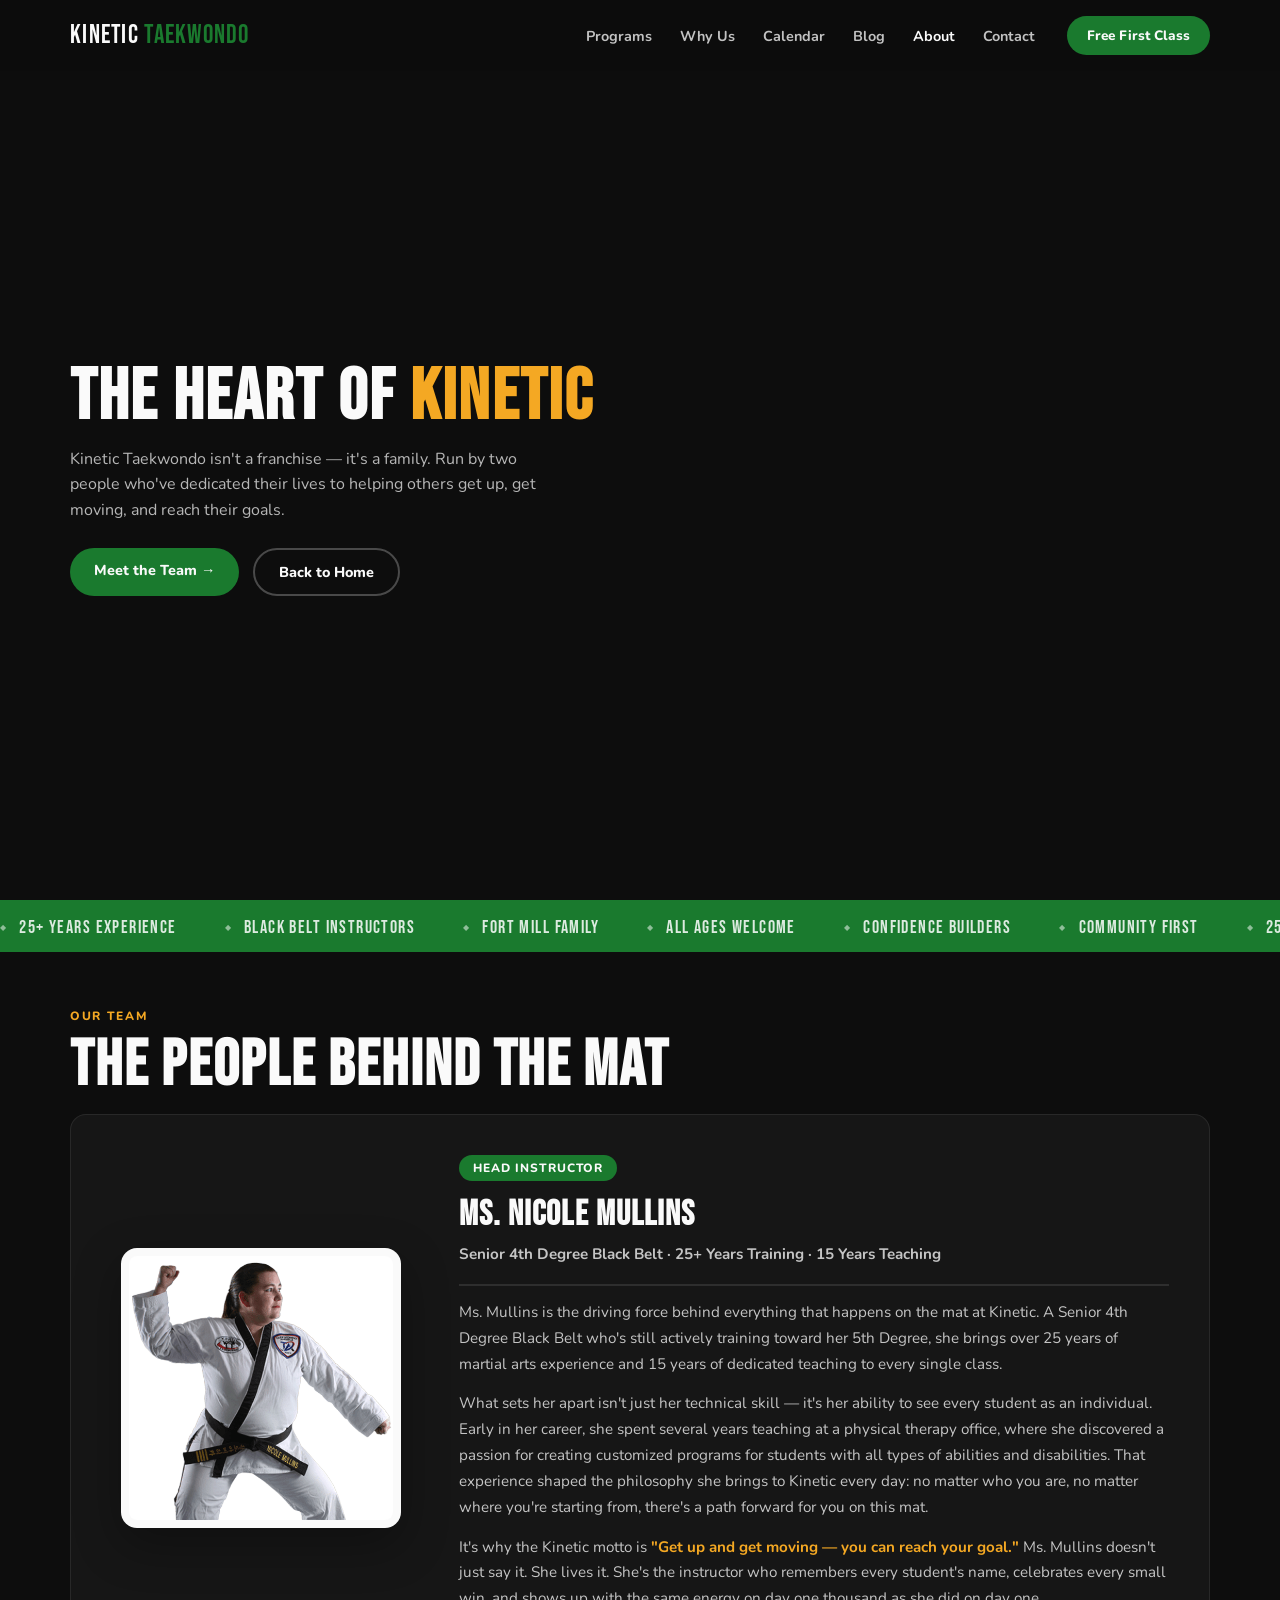
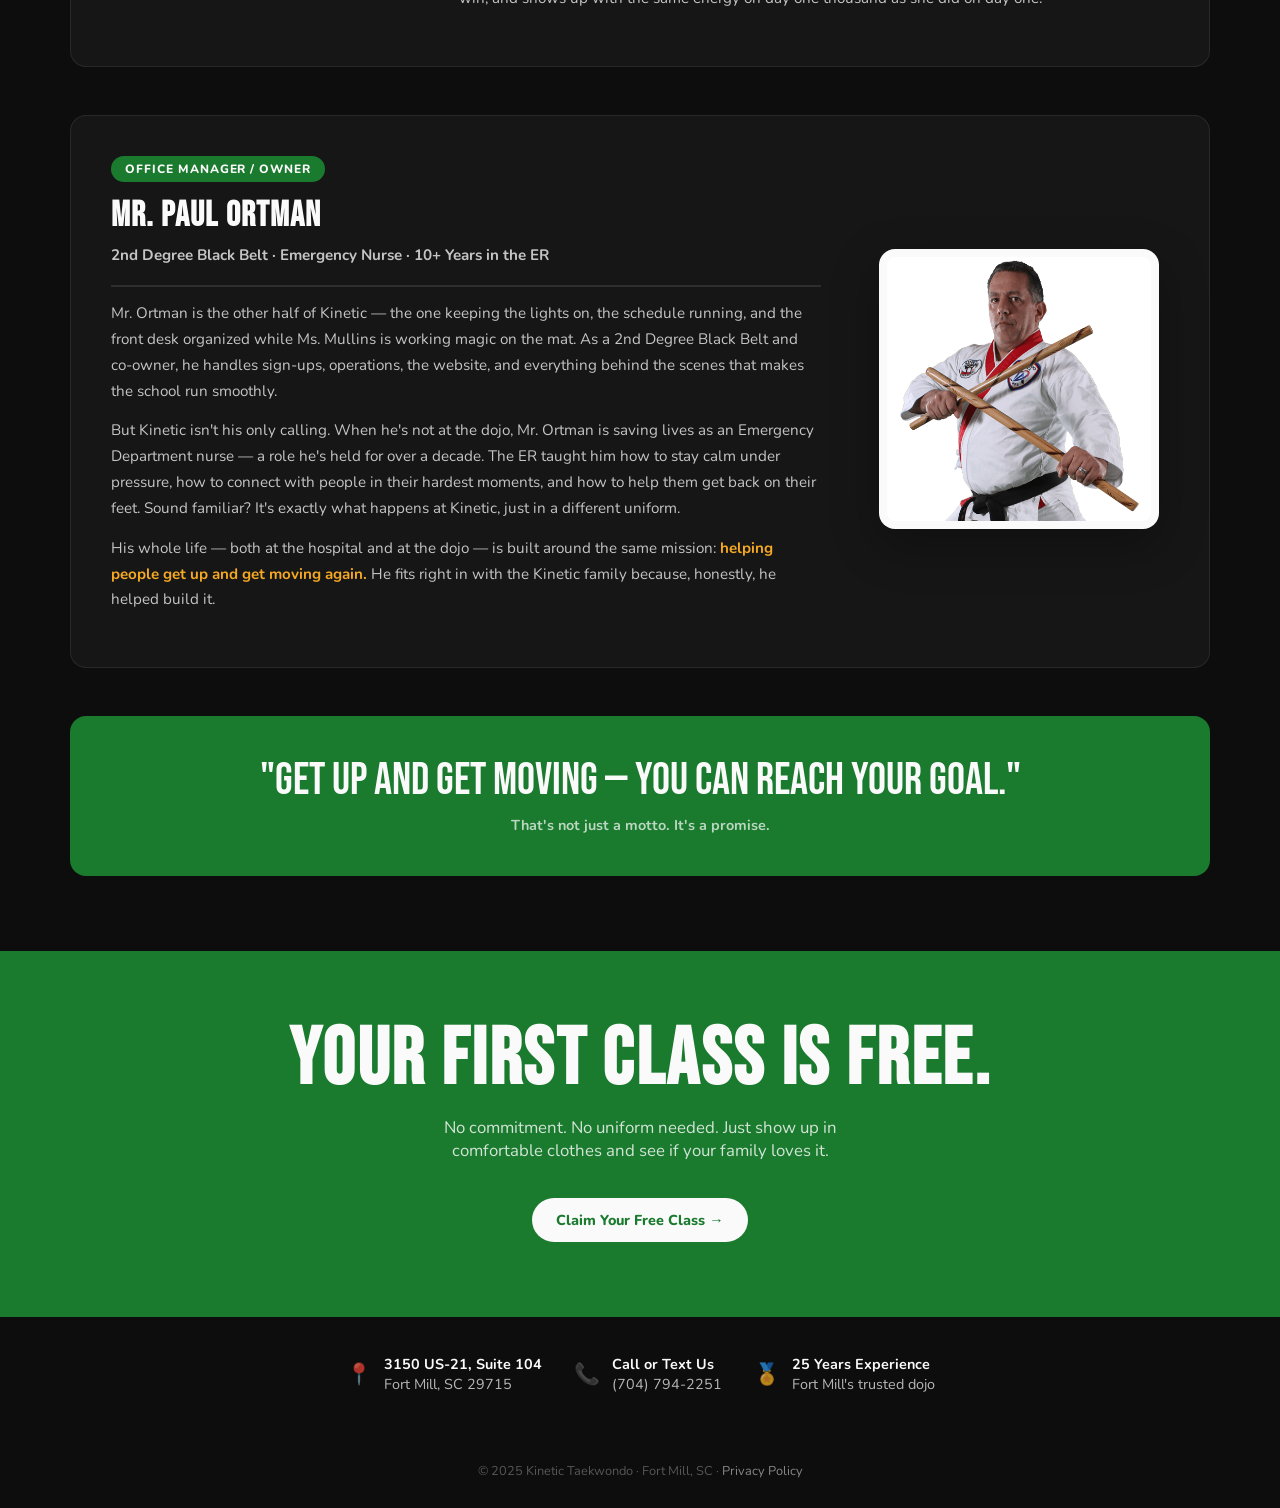
==== about.html @ b3ef70e5 "Tighten typography and opacity micro-inconsistencies - Aligned .why .section-sub opacity from 0.55 t" ====
<!DOCTYPE html>
<html lang="en">
<head>
<meta charset="UTF-8">
<meta name="viewport" content="width=device-width, initial-scale=1.0">
<title>About | Kinetic Taekwondo · Fort Mill, SC</title>
<link href="https://fonts.googleapis.com/css2?family=Bebas+Neue&family=Nunito:wght@400;600;700;800&display=swap" rel="stylesheet">
<link rel="stylesheet" href="css/style.css?v=16">
<style>
section,.ribbon,.info-bar,.cta-band{position:relative}
section::after,.ribbon::after,.info-bar::after,.cta-band::after{content:'';position:absolute;bottom:-3px;left:0;right:0;height:3px;background:inherit;z-index:10;pointer-events:none}
.ribbon{overflow-x:hidden!important;overflow-y:visible!important}
</style>
</head>
<body>

<!-- NAV -->
<nav>
  <a href="index.html" class="nav-logo">KINETIC <span>TAEKWONDO</span></a>
  <ul class="nav-links">
    <li><a href="index.html#programs">Programs</a></li>
    <li><a href="index.html#why">Why Us</a></li>
    <li><a href="calendar.html">Calendar</a></li>
    <li><a href="blog.html">Blog</a></li>
    <li><a href="about.html" style="color:var(--white);">About</a></li>
    <li><a href="index.html#signup">Contact</a></li>
  </ul>
  <a href="index.html#signup" class="nav-cta">Free First Class</a>
  <button class="nav-toggle" aria-label="Menu">☰</button>
</nav>

<!-- HERO -->
<section class="hero hero--compact">
  <div class="hero-eyebrow">Meet Your Instructors</div>
  <h1>The Heart of <span>Kinetic</span></h1>
  <p class="hero-sub">Kinetic Taekwondo isn't a franchise — it's a family. Run by two people who've dedicated their lives to helping others get up, get moving, and reach their goals.</p>
  <div class="hero-actions">
    <a href="#about" class="btn-primary">Meet the Team →</a>
    <a href="index.html" class="btn-ghost">Back to Home</a>
  </div>
</section>

<!-- RIBBON -->
<div class="ribbon">
  <div class="ribbon-inner">
    <span class="ribbon-item">25+ Years Experience</span>
    <span class="ribbon-item">Black Belt Instructors</span>
    <span class="ribbon-item">Fort Mill Family</span>
    <span class="ribbon-item">All Ages Welcome</span>
    <span class="ribbon-item">Confidence Builders</span>
    <span class="ribbon-item">Community First</span>
    <span class="ribbon-item">25+ Years Experience</span>
    <span class="ribbon-item">Black Belt Instructors</span>
    <span class="ribbon-item">Fort Mill Family</span>
    <span class="ribbon-item">All Ages Welcome</span>
    <span class="ribbon-item">Confidence Builders</span>
    <span class="ribbon-item">Community First</span>
  </div>
</div>

<!-- ABOUT US -->
<section class="about" id="about">
  <div class="section-label">Our Team</div>
  <h2 class="section-title">The People Behind the Mat</h2>

  <div class="about-grid">

    <div class="about-card">
      <div class="about-img">
        <img src="img/Nicole-Mullins.webp" alt="Ms. Nicole Mullins — Head Instructor">
      </div>
      <div class="about-info">
        <div class="about-badge">Head Instructor</div>
        <h3>Ms. Nicole Mullins</h3>
        <p class="about-rank">Senior 4th Degree Black Belt · 25+ Years Training · 15 Years Teaching</p>
        <p>Ms. Mullins is the driving force behind everything that happens on the mat at Kinetic. A Senior 4th Degree Black Belt who's still actively training toward her 5th Degree, she brings over 25 years of martial arts experience and 15 years of dedicated teaching to every single class.</p>
        <p>What sets her apart isn't just her technical skill — it's her ability to see every student as an individual. Early in her career, she spent several years teaching at a physical therapy office, where she discovered a passion for creating customized programs for students with all types of abilities and disabilities. That experience shaped the philosophy she brings to Kinetic every day: no matter who you are, no matter where you're starting from, there's a path forward for you on this mat.</p>
        <p>It's why the Kinetic motto is <strong>"Get up and get moving — you can reach your goal."</strong> Ms. Mullins doesn't just say it. She lives it. She's the instructor who remembers every student's name, celebrates every small win, and shows up with the same energy on day one thousand as she did on day one.</p>
      </div>
    </div>

    <div class="about-card about-card--reverse">
      <div class="about-img">
        <img src="img/Paul-Ortman.webp" alt="Mr. Paul Ortman — Office Manager & Owner">
      </div>
      <div class="about-info">
        <div class="about-badge">Office Manager / Owner</div>
        <h3>Mr. Paul Ortman</h3>
        <p class="about-rank">2nd Degree Black Belt · Emergency Nurse · 10+ Years in the ER</p>
        <p>Mr. Ortman is the other half of Kinetic — the one keeping the lights on, the schedule running, and the front desk organized while Ms. Mullins is working magic on the mat. As a 2nd Degree Black Belt and co-owner, he handles sign-ups, operations, the website, and everything behind the scenes that makes the school run smoothly.</p>
        <p>But Kinetic isn't his only calling. When he's not at the dojo, Mr. Ortman is saving lives as an Emergency Department nurse — a role he's held for over a decade. The ER taught him how to stay calm under pressure, how to connect with people in their hardest moments, and how to help them get back on their feet. Sound familiar? It's exactly what happens at Kinetic, just in a different uniform.</p>
        <p>His whole life — both at the hospital and at the dojo — is built around the same mission: <strong>helping people get up and get moving again.</strong> He fits right in with the Kinetic family because, honestly, he helped build it.</p>
      </div>
    </div>

  </div>

  <div class="about-motto">
    <p>"Get up and get moving — you can reach your goal."</p>
    <span>That's not just a motto. It's a promise.</span>
  </div>
</section>

<!-- CTA BAND -->
<section class="cta-band">
  <h2>YOUR FIRST CLASS IS FREE.</h2>
  <p>No commitment. No uniform needed. Just show up in comfortable clothes and see if your family loves it.</p>
  <a href="index.html#signup" class="btn-primary btn-primary--inverted">Claim Your Free Class →</a>
</section>

<!-- INFO BAR -->
<div class="info-bar">
  <div class="info-item">
    <span class="info-icon">📍</span>
    <span><strong>3150 US-21, Suite 104</strong><br>Fort Mill, SC 29715</span>
  </div>
  <div class="info-item">
    <span class="info-icon">📞</span>
    <span><strong>Call or Text Us</strong><br>(704) 794-2251</span>
  </div>
  <div class="info-item">
    <span class="info-icon">🏅</span>
    <span><strong>25 Years Experience</strong><br>Fort Mill's trusted dojo</span>
  </div>
</div>

<!-- FOOTER -->
<footer>
  <p>© 2025 Kinetic Taekwondo · Fort Mill, SC · <a href="#">Privacy Policy</a></p>
</footer>

<script>
document.querySelector('.nav-toggle').addEventListener('click', function() {
  document.querySelector('.nav-links').classList.toggle('open');
});
document.querySelectorAll('.nav-links a').forEach(function(link) {
  link.addEventListener('click', function() {
    document.querySelector('.nav-links').classList.remove('open');
  });
});
</script>
</body>
</html>
---- css/style.css ----
:root {
  --green: #1A7A2E;
  --green-dark: #145F23;
  --red: #C1121F;
  --dark: #0D0D0D;
  --white: #FAFAFA;
  --gold: #F4A823;
  --soft: #F0F5F1;
  --gray: #6B6B6B;
  --border-light: #eee;
  --purple: #6366F1;
  --radius: 16px;
}

* { margin: 0; padding: 0; box-sizing: border-box; }

html { scroll-behavior: smooth; scroll-padding-top: 80px; }

body {
  font-family: 'Nunito', sans-serif;
  background: var(--white);
  color: var(--dark);
  overflow-x: hidden;
  display: flex;
  flex-direction: column;
}

h1, h2, h3, .display {
  font-family: 'Bebas Neue', sans-serif;
  letter-spacing: 0.03em;
}

/* ── NAV ── */
nav {
  position: fixed;
  top: 0; left: 0; right: 0;
  z-index: 100;
  display: flex;
  align-items: center;
  padding: 16px max(24px, calc((100% - 1140px) / 2));
  gap: 32px;
  background: rgba(13,13,13,0.95);
  backdrop-filter: blur(8px);
}

.nav-logo {
  font-family: 'Bebas Neue', sans-serif;
  font-size: 1.6rem;
  color: var(--white);
  letter-spacing: 0.05em;
  white-space: nowrap;
  text-decoration: none;
}

.nav-logo span { color: var(--green); }

.nav-links {
  display: flex;
  align-items: center;
  list-style: none;
  gap: 28px;
  margin-left: auto;
}

.nav-links li { white-space: nowrap; }

.nav-links a {
  color: rgba(255,255,255,0.75);
  text-decoration: none;
  font-weight: 700;
  font-size: 0.9rem;
  transition: color 0.2s;
}

.nav-links a:hover { color: var(--white); }

.nav-links a:hover { color: var(--white); }

.nav-cta {
  background: var(--green);
  color: var(--white);
  border: none;
  padding: 10px 20px;
  border-radius: 50px;
  font-family: 'Nunito', sans-serif;
  font-weight: 800;
  font-size: 0.85rem;
  cursor: pointer;
  text-decoration: none;
  white-space: nowrap;
  transition: background 0.2s, transform 0.1s;
}

.nav-cta:hover { background: var(--green-dark); transform: scale(1.04); }

.nav-toggle {
  display: none;
  background: none;
  border: none;
  color: var(--white);
  font-size: 1.5rem;
  cursor: pointer;
}

/* ── HERO ── */
.hero {
  min-height: 100vh;
  background: var(--dark);
  display: flex;
  flex-direction: column;
  justify-content: center;
  align-items: flex-start;
  padding: 90px max(24px, calc((100% - 1140px) / 2)) 40px;
  position: relative;
  overflow: hidden;
}

.hero::before {
  content: none;
}

.hero-bg-img {
  position: absolute;
  right: max(0px, calc((100% - 1140px) / 2));
  top: 50%;
  transform: translateY(-50%);
  height: 85%;
  width: auto;
  max-width: 560px;
  object-fit: contain;
  pointer-events: none;
  user-select: none;
  opacity: 0.8;
  filter: saturate(0.8);
}

@media (max-width: 1400px) {
  .hero-bg-img {
    display: none;
  }
}

.hero-logo {
  width: 120px;
  height: auto;
  margin-bottom: 16px;
  animation: fadeUp 0.5s ease both;
  filter: drop-shadow(0 8px 24px rgba(0,0,0,0.3));
}

.hero--compact {
  min-height: 100vh;
  padding: 100px max(24px, calc((100% - 1140px) / 2)) 40px;
}

.hero-eyebrow {
  display: none;
  background: var(--green);
  color: var(--white);
  font-weight: 800;
  font-size: 0.75rem;
  letter-spacing: 0.12em;
  text-transform: uppercase;
  padding: 6px 14px;
  border-radius: 50px;
  margin-bottom: 20px;
  animation: fadeUp 0.6s ease both;
}

.hero h1 {
  font-size: clamp(2.8rem, 6vw, 4.5rem);
  color: var(--white);
  line-height: 0.95;
  max-width: 550px;
  animation: fadeUp 0.7s 0.1s ease both;
}

.hero h1 span { color: var(--gold); }

.hero-sub {
  margin-top: 14px;
  font-size: 1rem;
  color: rgba(255,255,255,0.7);
  max-width: 480px;
  line-height: 1.6;
  animation: fadeUp 0.7s 0.2s ease both;
}

.hero-actions {
  margin-top: 24px;
  display: flex;
  gap: 14px;
  flex-wrap: wrap;
  animation: fadeUp 0.7s 0.3s ease both;
}

.btn-primary {
  background: var(--green);
  color: var(--white);
  padding: 12px 24px;
  border-radius: 50px;
  font-weight: 800;
  font-size: 0.9rem;
  text-decoration: none;
  transition: background 0.2s, transform 0.15s;
  display: inline-block;
}

.btn-primary:hover { background: var(--green-dark); transform: scale(1.03); }

.btn-primary--inverted {
  background: var(--white);
  color: var(--green);
}

.btn-primary--inverted:hover { background: #e8e8e8; }

.btn-ghost {
  background: transparent;
  color: var(--white);
  padding: 12px 24px;
  border-radius: 50px;
  font-weight: 800;
  font-size: 0.9rem;
  text-decoration: none;
  border: 2px solid rgba(255,255,255,0.25);
  transition: border-color 0.2s;
  display: inline-block;
}

.btn-ghost:hover { border-color: rgba(255,255,255,0.7); }

.hero-trust {
  margin-top: 28px;
  display: inline-flex;
  align-items: center;
  gap: 6px;
  animation: fadeUp 0.7s 0.4s ease both;
  text-decoration: none;
  background: none;
  padding: 0;
  border-radius: 0;
  border: none;
  transition: opacity 0.2s;
  cursor: pointer;
}

.hero-trust:hover {
  opacity: 0.85;
  background: none;
  border-color: transparent;
}

.stars { color: var(--gold); font-size: 0.85rem; letter-spacing: 1px; }

.trust-rating {
  font-family: 'Nunito', sans-serif;
  font-size: 0.85rem;
  font-weight: 700;
  color: rgba(255,255,255,0.7);
}

.trust-text { color: rgba(255,255,255,0.5); font-size: 0.8rem; }

.trust-arrow {
  color: rgba(255,255,255,0.4);
  font-size: 0.8rem;
  transition: transform 0.2s;
}

.hero-trust:hover .trust-arrow { transform: translateX(4px); }
.hero-trust:hover .trust-text { color: rgba(255,255,255,0.7); }

/* ── RIBBON ── */
.ribbon {
  background: var(--green);
  padding: 14px 0;
  overflow: hidden;
  white-space: nowrap;
}

.ribbon-inner {
  display: inline-flex;
  gap: 48px;
  animation: scroll 18s linear infinite;
}

.ribbon-item {
  font-family: 'Bebas Neue', sans-serif;
  font-size: 1.1rem;
  letter-spacing: 0.08em;
  color: rgba(255,255,255,0.85);
  display: flex;
  align-items: center;
  gap: 12px;
}

.ribbon-item::before { content: '◆'; font-size: 0.5rem; opacity: 0.6; }

@keyframes scroll {
  from { transform: translateX(0); }
  to { transform: translateX(-50%); }
}

/* ── SECTIONS ── */
section {
  padding: 72px 24px;
  padding-left: max(24px, calc((100% - 1140px) / 2));
  padding-right: max(24px, calc((100% - 1140px) / 2));
}

.section-label {
  font-weight: 800;
  font-size: 0.75rem;
  letter-spacing: 0.14em;
  text-transform: uppercase;
  color: var(--green);
  margin-bottom: 10px;
}

.section-title {
  font-size: clamp(2.4rem, 6vw, 4rem);
  line-height: 1;
  margin-bottom: 16px;
}

.section-sub {
  font-size: 1rem;
  color: var(--gray);
  max-width: 520px;
  line-height: 1.65;
  margin-bottom: 40px;
}

/* ── PROGRAMS ── */
.programs { background: var(--soft); }

.programs-grid {
  display: grid;
  grid-template-columns: repeat(4, 1fr);
  gap: 20px;
  width: 100%;
}

.program-card {
  background: var(--white);
  border-radius: var(--radius);
  padding: 32px 28px;
  position: relative;
  overflow: hidden;
  transition: transform 0.2s, box-shadow 0.2s;
  cursor: pointer;
}

.program-card:hover {
  transform: translateY(-4px);
  box-shadow: 0 20px 40px rgba(0,0,0,0.1);
}

.program-card::after {
  content: '';
  position: absolute;
  bottom: 0; left: 0; right: 0;
  height: 4px;
  background: var(--red);
  transform: scaleX(0);
  transition: transform 0.25s;
  transform-origin: left;
}

.program-card:hover::after { transform: scaleX(1); }

.program-age {
  display: inline-block;
  background: var(--soft);
  color: var(--green);
  font-weight: 800;
  font-size: 0.75rem;
  letter-spacing: 0.08em;
  text-transform: uppercase;
  padding: 5px 12px;
  border-radius: 50px;
  margin-bottom: 16px;
}

.program-icon { font-size: 2.4rem; margin-bottom: 12px; display: block; }

.program-card h3 {
  font-size: 1.7rem;
  margin-bottom: 10px;
}

.program-card p {
  font-size: 0.9rem;
  color: var(--gray);
  line-height: 1.6;
  margin-bottom: 20px;
}

.program-link {
  font-weight: 800;
  font-size: 0.85rem;
  color: var(--green);
  text-decoration: none;
  display: flex;
  align-items: center;
  gap: 6px;
}

.program-link::after { content: '→'; transition: transform 0.2s; }
.program-card:hover .program-link::after { transform: translateX(4px); }

/* ── ABOUT US ── */
.about { background: var(--dark); color: var(--white); }

.about .section-label { color: var(--gold); }
.about .section-title { color: var(--white); }
.about .section-sub { color: rgba(255,255,255,0.6); }

.about-grid {
  display: flex;
  flex-direction: column;
  gap: 48px;
  width: 100%;
}

.about-card {
  display: grid;
  grid-template-columns: 300px 1fr;
  gap: 48px;
  align-items: center;
  background: rgba(255,255,255,0.04);
  border: 1px solid rgba(255,255,255,0.08);
  border-radius: var(--radius);
  padding: 40px;
}

.about-card--reverse {
  grid-template-columns: 1fr 300px;
}

.about-card--reverse .about-img { order: 2; }
.about-card--reverse .about-info { order: 1; }

.about-img {
  width: 100%;
  text-align: center;
}

.about-img img {
  width: 100%;
  max-width: 280px;
  border-radius: var(--radius);
  background: var(--white);
  padding: 8px;
  box-shadow: 0 16px 48px rgba(0,0,0,0.3);
}

.about-badge {
  display: inline-block;
  background: var(--green);
  color: var(--white);
  font-weight: 800;
  font-size: 0.75rem;
  letter-spacing: 0.08em;
  text-transform: uppercase;
  padding: 5px 14px;
  border-radius: 50px;
  margin-bottom: 12px;
}

.about-info h3 {
  font-size: 2.2rem;
  margin-bottom: 6px;
  color: var(--white);
}

.about-rank {
  font-size: 0.85rem;
  color: var(--gold);
  font-weight: 700;
  margin-bottom: 16px;
  padding-bottom: 16px;
  border-bottom: 2px solid rgba(255,255,255,0.1);
}

.about-info p {
  font-size: 0.95rem;
  color: rgba(255,255,255,0.75);
  line-height: 1.7;
  margin-bottom: 14px;
}

.about-info strong { color: var(--gold); }

.about-motto {
  text-align: center;
  margin-top: 48px;
  padding: 40px 24px;
  background: var(--green);
  border-radius: var(--radius);
}

.about-motto p {
  font-family: 'Bebas Neue', sans-serif;
  font-size: clamp(1.8rem, 4vw, 2.8rem);
  color: var(--white);
  line-height: 1.1;
  margin-bottom: 8px;
}

.about-motto span {
  font-size: 0.9rem;
  color: rgba(255,255,255,0.7);
  font-weight: 700;
}

@media (max-width: 800px) {
  .about-card,
  .about-card--reverse {
    grid-template-columns: 1fr;
    padding: 28px 20px;
    text-align: center;
  }
  .about-card--reverse .about-img { order: 0; }
  .about-card--reverse .about-info { order: 0; }
  .about-img img { max-width: 220px; }
}

/* ── WHY US ── */
.why { background: var(--dark); color: var(--white); }

.why .section-sub { color: rgba(255,255,255,0.6); }

.benefits-grid {
  display: grid;
  grid-template-columns: repeat(4, 1fr);
  gap: 24px;
  width: 100%;
}

.benefit {
  padding: 28px 24px;
  border: 1px solid rgba(255,255,255,0.08);
  border-radius: var(--radius);
  transition: border-color 0.2s, background 0.2s;
}

.benefit:hover {
  border-color: var(--green);
  background: rgba(26,122,46,0.05);
}

.benefit-icon { font-size: 2rem; margin-bottom: 12px; }

.benefit h4 {
  font-family: 'Bebas Neue', sans-serif;
  font-size: 1.4rem;
  letter-spacing: 0.03em;
  margin-bottom: 8px;
  color: var(--white);
}

.benefit p { font-size: 0.875rem; color: rgba(255,255,255,0.5); line-height: 1.6; }

/* ── TESTIMONIALS ── */
.testimonials { background: var(--white); }

.reviews-grid {
  display: grid;
  grid-template-columns: repeat(auto-fit, minmax(300px, 1fr));
  gap: 20px;
  width: 100%;
}

.review-card {
  background: var(--soft);
  border-radius: var(--radius);
  padding: 28px;
}

.review-stars { color: var(--gold); font-size: 0.9rem; margin-bottom: 14px; letter-spacing: 2px; }

.review-text {
  font-size: 0.95rem;
  line-height: 1.7;
  color: var(--dark);
  margin-bottom: 16px;
  font-style: italic;
}

.reviewer {
  font-weight: 800;
  font-size: 0.85rem;
  color: var(--gray);
}

/* ── CTA BAND ── */
.cta-band {
  background: var(--green);
  padding: 72px 24px;
  text-align: center;
}

.cta-band h2 {
  font-size: clamp(2.5rem, 7vw, 5rem);
  color: var(--white);
  line-height: 1;
  margin-bottom: 16px;
}

.cta-band p {
  color: rgba(255,255,255,0.8);
  font-size: 1.05rem;
  margin-bottom: 36px;
  max-width: 480px;
  margin-left: auto;
  margin-right: auto;
}

/* ── FORM ── */
.signup-form {
  background: var(--soft);
  border-radius: var(--radius);
  padding: 40px 28px;
  max-width: 480px;
  margin: 0 auto;
  box-shadow: 0 8px 40px rgba(0,0,0,0.08);
}

.signup-form h3 {
  font-size: 2rem;
  margin-bottom: 6px;
}

.signup-form p {
  color: var(--gray);
  font-size: 0.9rem;
  margin-bottom: 24px;
}

.form-group { margin-bottom: 14px; }

.form-group input,
.form-group select {
  width: 100%;
  padding: 14px 16px;
  border: 2px solid #E0DDD8;
  border-radius: 10px;
  font-family: 'Nunito', sans-serif;
  font-size: 0.95rem;
  background: var(--white);
  color: var(--dark);
  transition: border-color 0.2s;
  outline: none;
}

.form-group input:focus,
.form-group select:focus { border-color: var(--green); }

.form-submit {
  width: 100%;
  padding: 16px;
  background: var(--green);
  color: var(--white);
  border: none;
  border-radius: 10px;
  font-family: 'Nunito', sans-serif;
  font-weight: 800;
  font-size: 1rem;
  cursor: pointer;
  transition: background 0.2s, transform 0.1s;
  margin-top: 8px;
}

.form-submit:hover { background: var(--green-dark); transform: scale(1.02); }

.form-fine {
  font-size: 0.75rem;
  color: var(--gray);
  text-align: center;
  margin-top: 12px;
  line-height: 1.5;
}

/* ── INFO BAR ── */
.info-bar {
  background: var(--dark);
  padding: 40px max(24px, calc((100% - 1140px) / 2));
  display: flex;
  flex-wrap: wrap;
  justify-content: center;
  gap: 32px;
}

.info-item {
  display: flex;
  align-items: center;
  gap: 12px;
  color: rgba(255,255,255,0.7);
  font-size: 0.9rem;
}

.info-item strong { color: var(--white); font-weight: 700; }
.info-icon { font-size: 1.3rem; }

/* ── FOOTER ── */
footer {
  background: var(--dark);
  padding: 28px max(24px, calc((100% - 1140px) / 2));
  text-align: center;
  color: rgba(255,255,255,0.3);
  font-size: 0.8rem;
}

footer a { color: rgba(255,255,255,0.5); text-decoration: none; }
footer a:hover { color: var(--white); }

/* ── BLOG ── */
.blog-header {
  background: var(--dark);
  padding: 140px 24px 60px;
}

.blog-header .section-title { color: var(--white); }

.blog-posts { background: var(--soft); }

.blog-grid {
  display: grid;
  grid-template-columns: repeat(3, 1fr);
  gap: 24px;
  width: 100%;
}

.blog-card {
  background: var(--white);
  border-radius: var(--radius);
  padding: 32px 28px;
  transition: transform 0.2s, box-shadow 0.2s;
  cursor: pointer;
}

.blog-card:hover {
  transform: translateY(-4px);
  box-shadow: 0 16px 40px rgba(0,0,0,0.1);
}

.blog-tag {
  display: inline-block;
  background: rgba(26,122,46,0.1);
  color: var(--green);
  font-weight: 800;
  font-size: 0.75rem;
  letter-spacing: 0.08em;
  text-transform: uppercase;
  padding: 4px 12px;
  border-radius: 50px;
  margin-bottom: 14px;
}

.blog-card h2 {
  font-size: 1.5rem;
  line-height: 1.1;
  margin-bottom: 12px;
}

.blog-card p {
  font-size: 0.9rem;
  color: var(--gray);
  line-height: 1.65;
  margin-bottom: 16px;
}

.blog-meta {
  display: flex;
  gap: 6px;
  font-size: 0.8rem;
  color: var(--gray);
  font-weight: 600;
}

/* ── BLOG MODAL ── */
.blog-emoji {
  font-size: 1.2rem;
  margin-right: 4px;
}

.blog-modal-overlay {
  display: none;
  position: fixed;
  top: 0; left: 0; right: 0; bottom: 0;
  background: rgba(0,0,0,0.6);
  z-index: 200;
  align-items: center;
  justify-content: center;
  padding: 24px;
  backdrop-filter: blur(4px);
}

.blog-modal-overlay.open {
  display: flex;
}

.blog-modal {
  background: var(--white);
  border-radius: var(--radius);
  padding: 48px 40px;
  max-width: 720px;
  width: 100%;
  max-height: 85vh;
  overflow-y: auto;
  position: relative;
  box-shadow: 0 24px 80px rgba(0,0,0,0.25);
  animation: modalIn 0.25s ease;
}

@keyframes modalIn {
  from { opacity: 0; transform: translateY(20px) scale(0.97); }
  to { opacity: 1; transform: translateY(0) scale(1); }
}

.blog-modal-close {
  position: absolute;
  top: 16px; right: 20px;
  background: none;
  border: none;
  font-size: 2rem;
  color: var(--gray);
  cursor: pointer;
  line-height: 1;
  transition: color 0.15s;
}

.blog-modal-close:hover { color: var(--dark); }

.blog-modal-tag {
  display: inline-block;
  background: rgba(26,122,46,0.1);
  color: var(--green);
  font-weight: 800;
  font-size: 0.75rem;
  letter-spacing: 0.08em;
  text-transform: uppercase;
  padding: 6px 14px;
  border-radius: 50px;
  margin-bottom: 16px;
}

.blog-modal-title {
  font-size: clamp(1.8rem, 4vw, 2.6rem);
  line-height: 1.05;
  margin-bottom: 12px;
}

.blog-modal-meta {
  font-size: 0.85rem;
  color: var(--gray);
  font-weight: 600;
  margin-bottom: 28px;
  padding-bottom: 20px;
  border-bottom: 1px solid var(--border-light);
}

.blog-modal-body h3 {
  font-family: 'Nunito', sans-serif;
  font-size: 1.15rem;
  font-weight: 800;
  color: var(--green);
  margin: 32px 0 12px;
  padding-bottom: 8px;
  border-bottom: 2px solid var(--soft);
}

.blog-modal-body p {
  font-size: 1rem;
  color: var(--dark);
  line-height: 1.7;
  margin-bottom: 20px;
}

.blog-modal-body strong { color: var(--green); }

.blog-modal-body blockquote {
  border-left: 4px solid var(--green);
  padding: 16px 20px;
  margin: 24px 0;
  background: var(--soft);
  border-radius: 0 12px 12px 0;
  font-style: italic;
  color: var(--gray);
  line-height: 1.7;
}

.blog-modal-body .takeaway {
  background: var(--soft);
  border-radius: var(--radius);
  padding: 20px 24px;
  margin: 28px 0;
  border-left: 4px solid var(--green);
}

.blog-modal-body .takeaway strong {
  display: block;
  margin-bottom: 6px;
  font-size: 0.9rem;
  text-transform: uppercase;
  letter-spacing: 0.06em;
}

@media (max-width: 600px) {
  .blog-modal { padding: 32px 20px; }
  .blog-modal-title { font-size: 1.6rem; }
}

/* ── WEEKLY SCHEDULE ── */
.weekly-grid {
  display: grid;
  grid-template-columns: repeat(7, 1fr);
  gap: 16px;
  width: 100%;
}

.wk-header {
  background: none;
  color: var(--green);
  font-family: 'Bebas Neue', sans-serif;
  font-size: 1.1rem;
  letter-spacing: 0.06em;
  text-align: center;
  text-transform: uppercase;
  padding: 8px 4px;
  border-bottom: 3px solid var(--green);
  margin-bottom: 4px;
}

.wk-col {
  display: flex;
  flex-direction: column;
  gap: 0;
  background: var(--white);
  border-radius: var(--radius);
  padding: 10px;
  align-self: start;
  box-shadow: 0 2px 12px rgba(0,0,0,0.04);
}

.wk-card {
  border-bottom: 1px solid var(--border-light);
  padding: 10px 8px;
  text-align: center;
  display: flex;
  flex-direction: column;
  gap: 2px;
}

.wk-card:last-child { border-bottom: none; }

.wk-card strong {
  font-size: 0.85rem;
  color: var(--dark);
}

.wk-card span {
  font-size: 0.75rem;
  color: var(--gray);
}

.wk-card.wk-empty {
  color: var(--gray);
  font-size: 0.8rem;
  font-style: italic;
  border-style: dashed;
  justify-content: center;
  min-height: 60px;
}

@media (max-width: 800px) {
  .weekly-grid {
    grid-template-columns: 1fr;
    gap: 16px;
  }
  .wk-col { gap: 0; }
}

/* ── CALENDAR ── */
.cal-legend {
  display: flex;
  flex-wrap: wrap;
  gap: 16px;
  margin: 0;
  padding: 10px 0;
  border-top: 1px solid var(--border-light);
  border-bottom: 1px solid var(--border-light);
  margin-bottom: 12px;
}

.cal-legend-item {
  display: flex;
  align-items: center;
  gap: 8px;
  font-size: 0.85rem;
  font-weight: 700;
  color: var(--dark);
}

.cal-dot {
  width: 10px;
  height: 10px;
  border-radius: 50%;
  display: inline-block;
  flex-shrink: 0;
}

.cal-section { padding-top: 48px; }

.cal-layout {
  display: grid;
  grid-template-columns: 3fr 2fr;
  gap: 24px;
  max-width: 1400px;
  width: 100%;
}

.cal-main {
  background: var(--white);
  border-radius: var(--radius);
  padding: 28px;
  box-shadow: 0 4px 24px rgba(0,0,0,0.06);
}

.cal-header {
  display: flex;
  align-items: center;
  justify-content: space-between;
  margin-bottom: 20px;
}

.cal-month {
  font-size: 2rem;
  letter-spacing: 0.04em;
}

.cal-nav-btn {
  background: var(--soft);
  border: none;
  width: 40px;
  height: 40px;
  border-radius: 10px;
  font-size: 1.4rem;
  cursor: pointer;
  color: var(--dark);
  font-weight: 700;
  transition: background 0.2s;
}

.cal-nav-btn:hover { background: var(--green); color: var(--white); }

.cal-weekdays {
  display: grid;
  grid-template-columns: repeat(7, 1fr);
  text-align: center;
  font-weight: 800;
  font-size: 0.75rem;
  text-transform: uppercase;
  letter-spacing: 0.08em;
  color: var(--gray);
  margin-bottom: 8px;
}

.cal-grid {
  display: grid;
  grid-template-columns: repeat(7, 1fr);
  gap: 4px;
}

.cal-day {
  aspect-ratio: auto;
  padding: 8px 4px;
  min-height: 56px;
  display: flex;
  flex-direction: column;
  align-items: center;
  justify-content: center;
  border-radius: 12px;
  cursor: pointer;
  transition: background 0.15s, transform 0.1s;
  position: relative;
  gap: 4px;
}

.cal-day:hover:not(.cal-day-empty) { background: var(--soft); transform: scale(1.05); }

.cal-day-empty { cursor: default; }

.cal-day-num {
  font-weight: 700;
  font-size: 0.95rem;
  color: var(--dark);
}

.cal-day-empty .cal-day-num { color: transparent; }

.cal-day-has-event { background: rgba(26,122,46,0.05); }
.cal-day-has-event .cal-day-num { font-weight: 800; }

.cal-day-selected {
  background: var(--green) !important;
  transform: scale(1.05);
}

.cal-day-selected .cal-day-num { color: var(--white) !important; }
.cal-day-selected .cal-dot { border: 2px solid var(--white); }

.cal-dots {
  display: flex;
  gap: 3px;
}

/* ── CALENDAR SIDEBAR ── */
.cal-sidebar {
  background: var(--white);
  border-radius: var(--radius);
  padding: 28px;
  box-shadow: 0 4px 24px rgba(0,0,0,0.06);
  overflow-y: auto;
  align-self: start;
  max-height: 560px;
}

.cal-sidebar-top {
  margin-bottom: 20px;
}

.cal-sidebar-title {
  font-size: 1.4rem;
  margin-bottom: 12px;
  line-height: 1.2;
}

.cal-filters {
  display: flex;
  flex-wrap: wrap;
  gap: 8px;
}

.cal-filter {
  background: var(--soft);
  border: 2px solid transparent;
  padding: 8px 16px;
  border-radius: 50px;
  font-family: 'Nunito', sans-serif;
  font-weight: 700;
  font-size: 0.82rem;
  cursor: pointer;
  color: var(--gray);
  transition: all 0.15s;
  white-space: nowrap;
  min-height: 38px;
  line-height: 1.2;
}

.cal-filter:hover { border-color: var(--green); color: var(--dark); }

.cal-filter.active {
  background: var(--green);
  color: var(--white);
  border-color: var(--green);
}

.cal-timeline {
  display: flex;
  flex-direction: column;
  gap: 16px;
}

.cal-empty {
  color: var(--gray);
  font-size: 0.9rem;
  font-style: italic;
}

.cal-date-divider {
  font-family: 'Bebas Neue', sans-serif;
  font-size: 1rem;
  letter-spacing: 0.06em;
  color: var(--green);
  padding: 8px 0 4px;
  border-bottom: 1px solid rgba(26,122,46,0.15);
  margin-top: 8px;
}

.cal-event {
  border-left: 4px solid var(--green);
  padding: 16px 16px 16px 20px;
  background: var(--soft);
  border-radius: 0 12px 12px 0;
  transition: transform 0.15s;
}

.cal-event:hover { transform: translateX(4px); }

.cal-event-top {
  display: flex;
  align-items: center;
  justify-content: space-between;
  margin-bottom: 8px;
}

.cal-event-icon { font-size: 1.4rem; }

.cal-event-time {
  font-weight: 800;
  font-size: 0.75rem;
  text-transform: uppercase;
  letter-spacing: 0.06em;
  color: var(--gray);
  background: var(--white);
  padding: 3px 10px;
  border-radius: 50px;
}

.cal-event-title {
  font-family: 'Bebas Neue', sans-serif;
  font-size: 1.3rem;
  letter-spacing: 0.03em;
  margin-bottom: 6px;
}

.cal-event-desc {
  font-size: 0.85rem;
  color: var(--gray);
  line-height: 1.55;
}

@media (max-width: 800px) {
  .cal-layout {
    grid-template-columns: 1fr;
  }
  .cal-sidebar {
    max-height: none;
  }
}

/* ── COMING UP CARDS ── */
#comingUpGrid .program-card {
  display: flex;
  flex-direction: column;
  max-height: 420px;
}

#comingUpGrid .program-card ul {
  flex: 1;
  overflow-y: auto;
  max-height: 280px;
  margin: 0;
  padding: 0;
  list-style: none;
}

#comingUpGrid .program-card ul::-webkit-scrollbar { width: 4px; }
#comingUpGrid .program-card ul::-webkit-scrollbar-thumb { background: #ccc; border-radius: 4px; }

/* ── SECTION SPACING ── */
.ribbon + section { padding-top: 56px; }

#comingUp { padding-top: 80px; }

.cal-section::before {
  content: '';
  display: block;
  width: 60px;
  height: 3px;
  background: var(--green);
  border-radius: 2px;
  margin: 0 auto 40px;
}

/* ── ANIMATIONS ── */
@keyframes fadeUp {
  from { opacity: 0; transform: translateY(24px); }
  to { opacity: 1; transform: translateY(0); }
}

@keyframes navSlideIn {
  from { opacity: 0; transform: translateY(-12px); }
  to { opacity: 1; transform: translateY(0); }
}

/* ── MOBILE ── */
@media (max-width: 800px) {
  .about-card,
  .about-card--reverse {
    grid-template-columns: 1fr;
    padding: 28px 20px;
    text-align: center;
  }
  .about-card--reverse .about-img { order: 0; }
  .about-card--reverse .about-info { order: 0; }
  .about-img img { max-width: 220px; }
}

@media (max-width: 600px) {
  nav { padding: 14px 18px; flex-wrap: wrap; backdrop-filter: none; }
  .nav-logo { font-size: 1.3rem; }
  .nav-links {
    display: none;
    flex-direction: column;
    position: fixed;
    top: 0;
    left: 0;
    right: 0;
    bottom: 0;
    z-index: 200;
    background: var(--dark);
    padding: 100px 32px 40px;
    gap: 32px;
    align-items: flex-end;
    justify-content: flex-start;
  }
  .nav-links.open { display: flex; }
  .nav-links li {
    opacity: 0;
    transform: translateY(-12px);
    animation: navSlideIn 0.35s ease forwards;
  }
  .nav-links li:nth-child(1) { animation-delay: 0.05s; }
  .nav-links li:nth-child(2) { animation-delay: 0.1s; }
  .nav-links li:nth-child(3) { animation-delay: 0.15s; }
  .nav-links li:nth-child(4) { animation-delay: 0.2s; }
  .nav-links li:nth-child(5) { animation-delay: 0.25s; }
  .nav-links li:nth-child(6) { animation-delay: 0.3s; }
  .nav-links li:nth-child(7) { animation-delay: 0.35s; }
  .nav-links a { font-size: 1.4rem; color: var(--white); text-align: right; }
  .nav-cta { display: none; }
  .nav-toggle { display: block; margin-left: auto; position: relative; z-index: 201; }
  .hero { padding: 100px 20px 50px; }
  section { padding: 56px 20px; }
  .hero-actions { flex-direction: column; }
  .btn-primary, .btn-ghost { text-align: center; width: 100%; max-width: 280px; padding: 12px 24px; font-size: 0.9rem; }
  .signup-form { padding: 28px 20px; }
  .cta-band { padding: 52px 20px; }
  .programs-grid, .benefits-grid { grid-template-columns: 1fr; }
  .reviews-grid, .blog-grid { grid-template-columns: 1fr; }
}
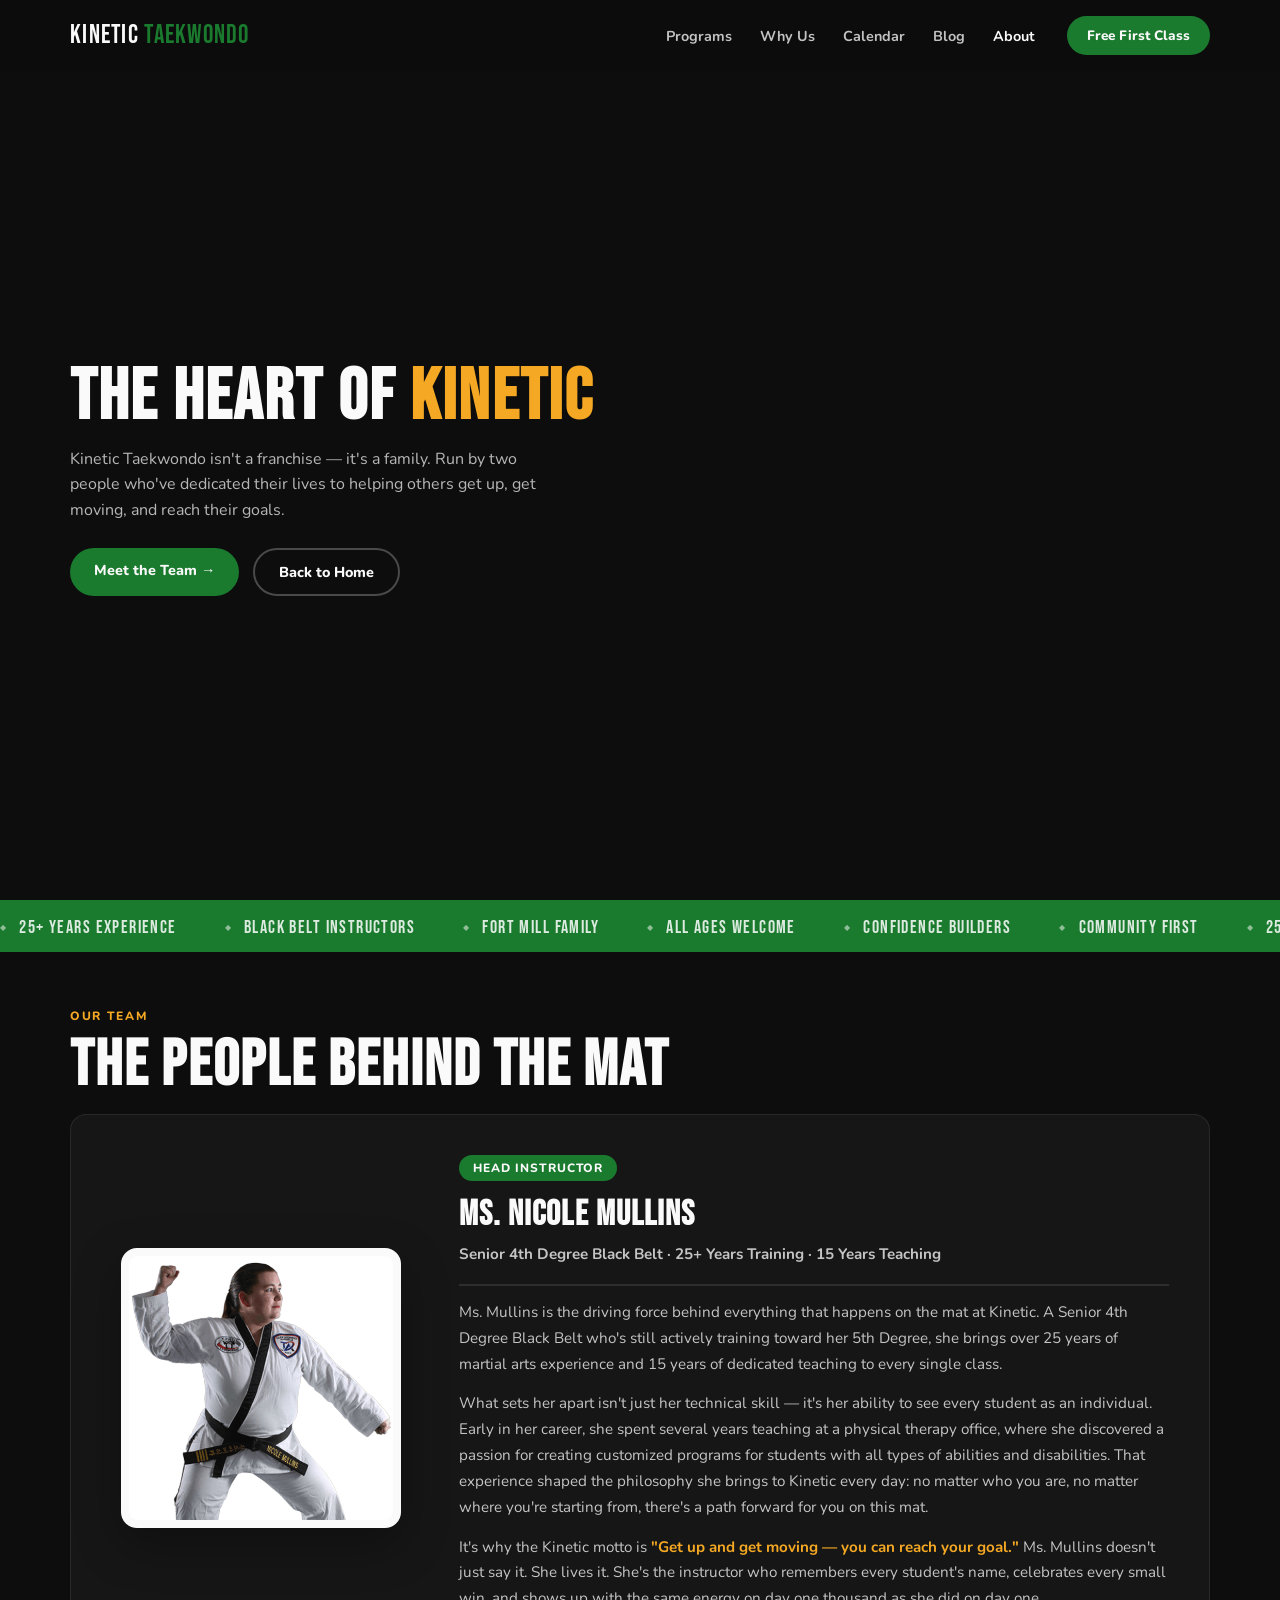
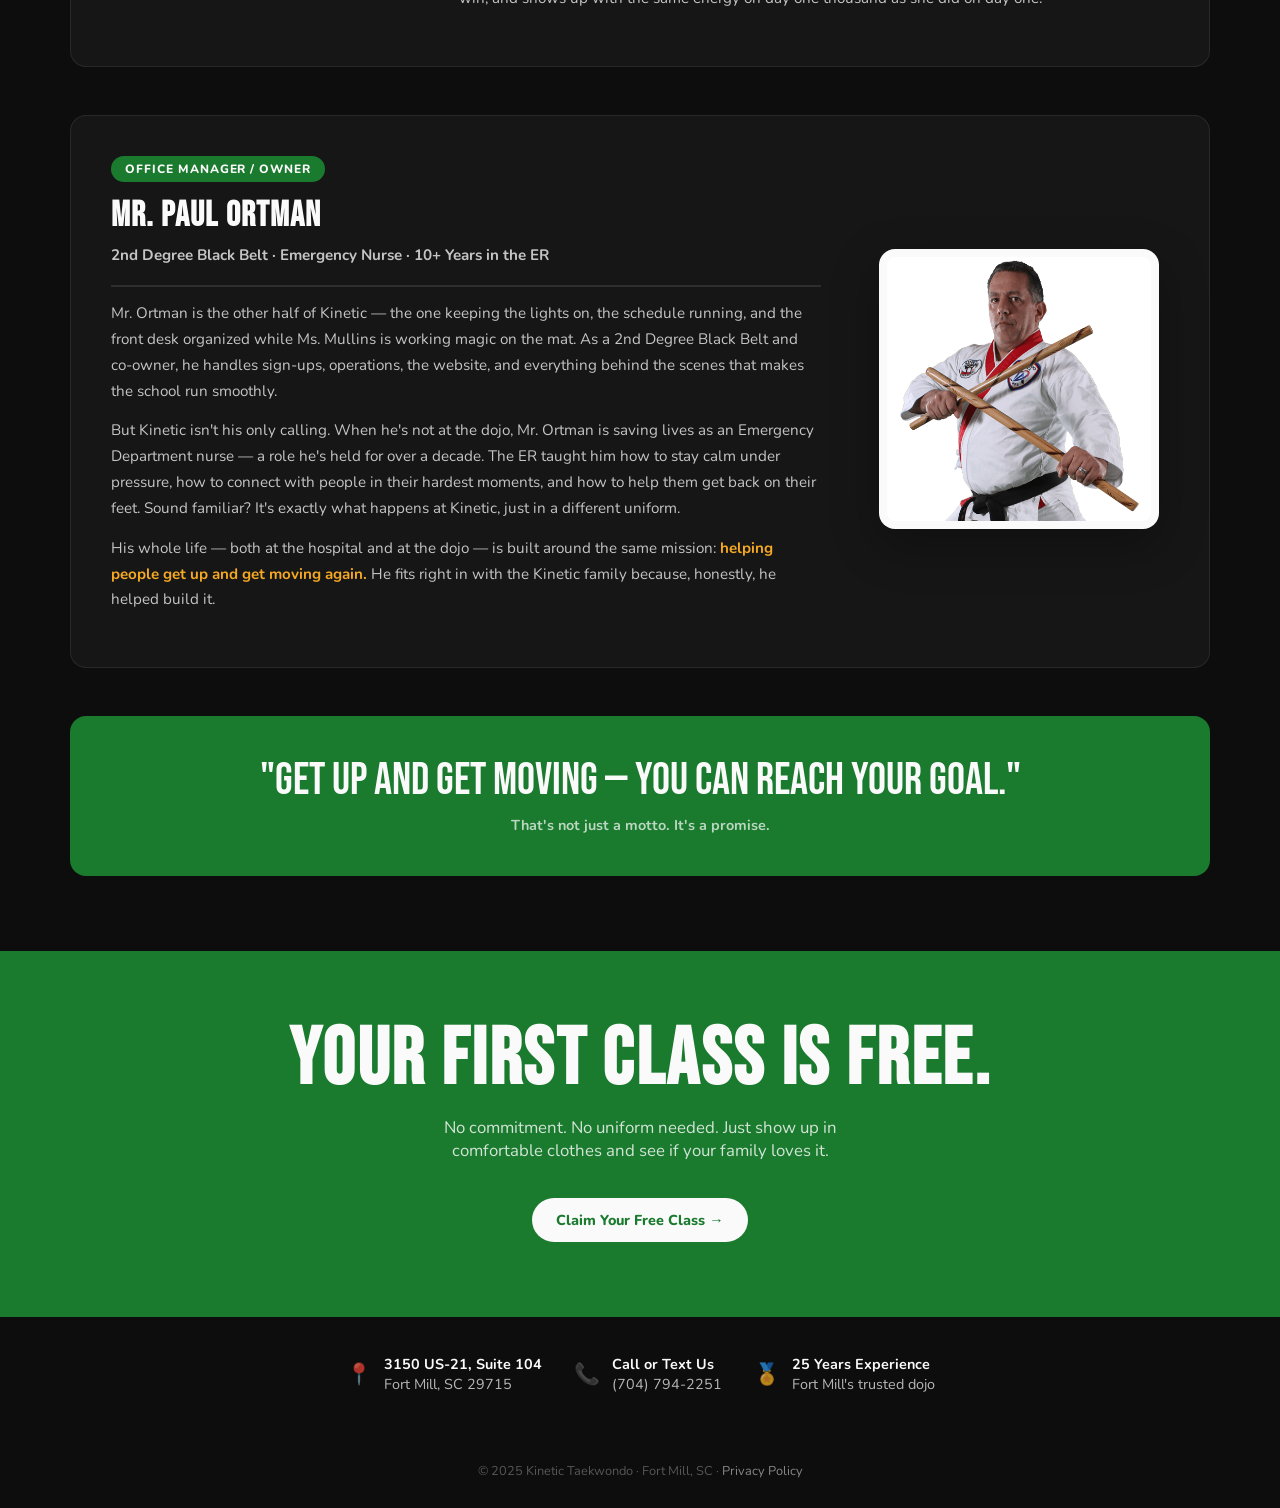
==== commit 379dea35: "Remove Contact link from nav bar on all pages https://claude.ai/code/session_016cAqbUQ2ZU7JF7cu6FhyS" ====
--- a/about.html
+++ b/about.html
@@ -23,7 +23,7 @@
     <li><a href="calendar.html">Calendar</a></li>
     <li><a href="blog.html">Blog</a></li>
     <li><a href="about.html" style="color:var(--white);">About</a></li>
-    <li><a href="index.html#signup">Contact</a></li>
+
   </ul>
   <a href="index.html#signup" class="nav-cta">Free First Class</a>
   <button class="nav-toggle" aria-label="Menu">☰</button>
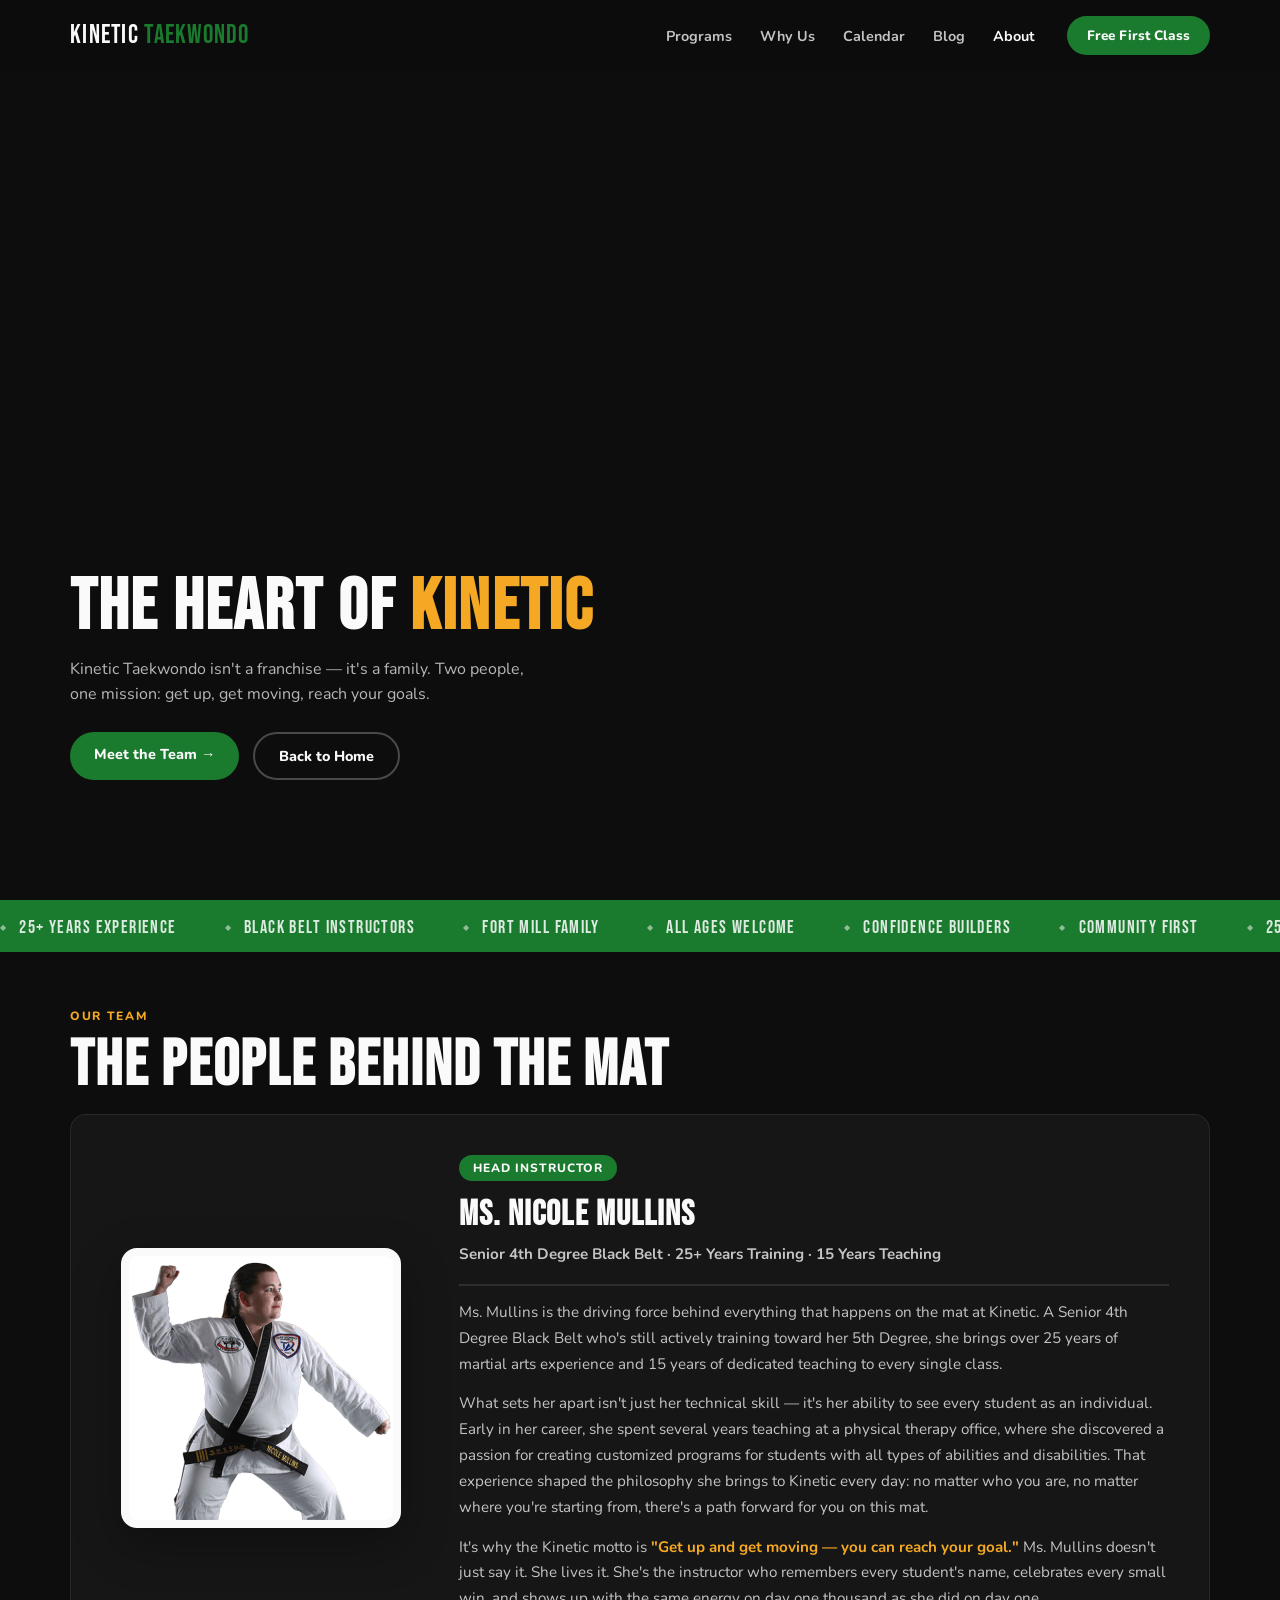
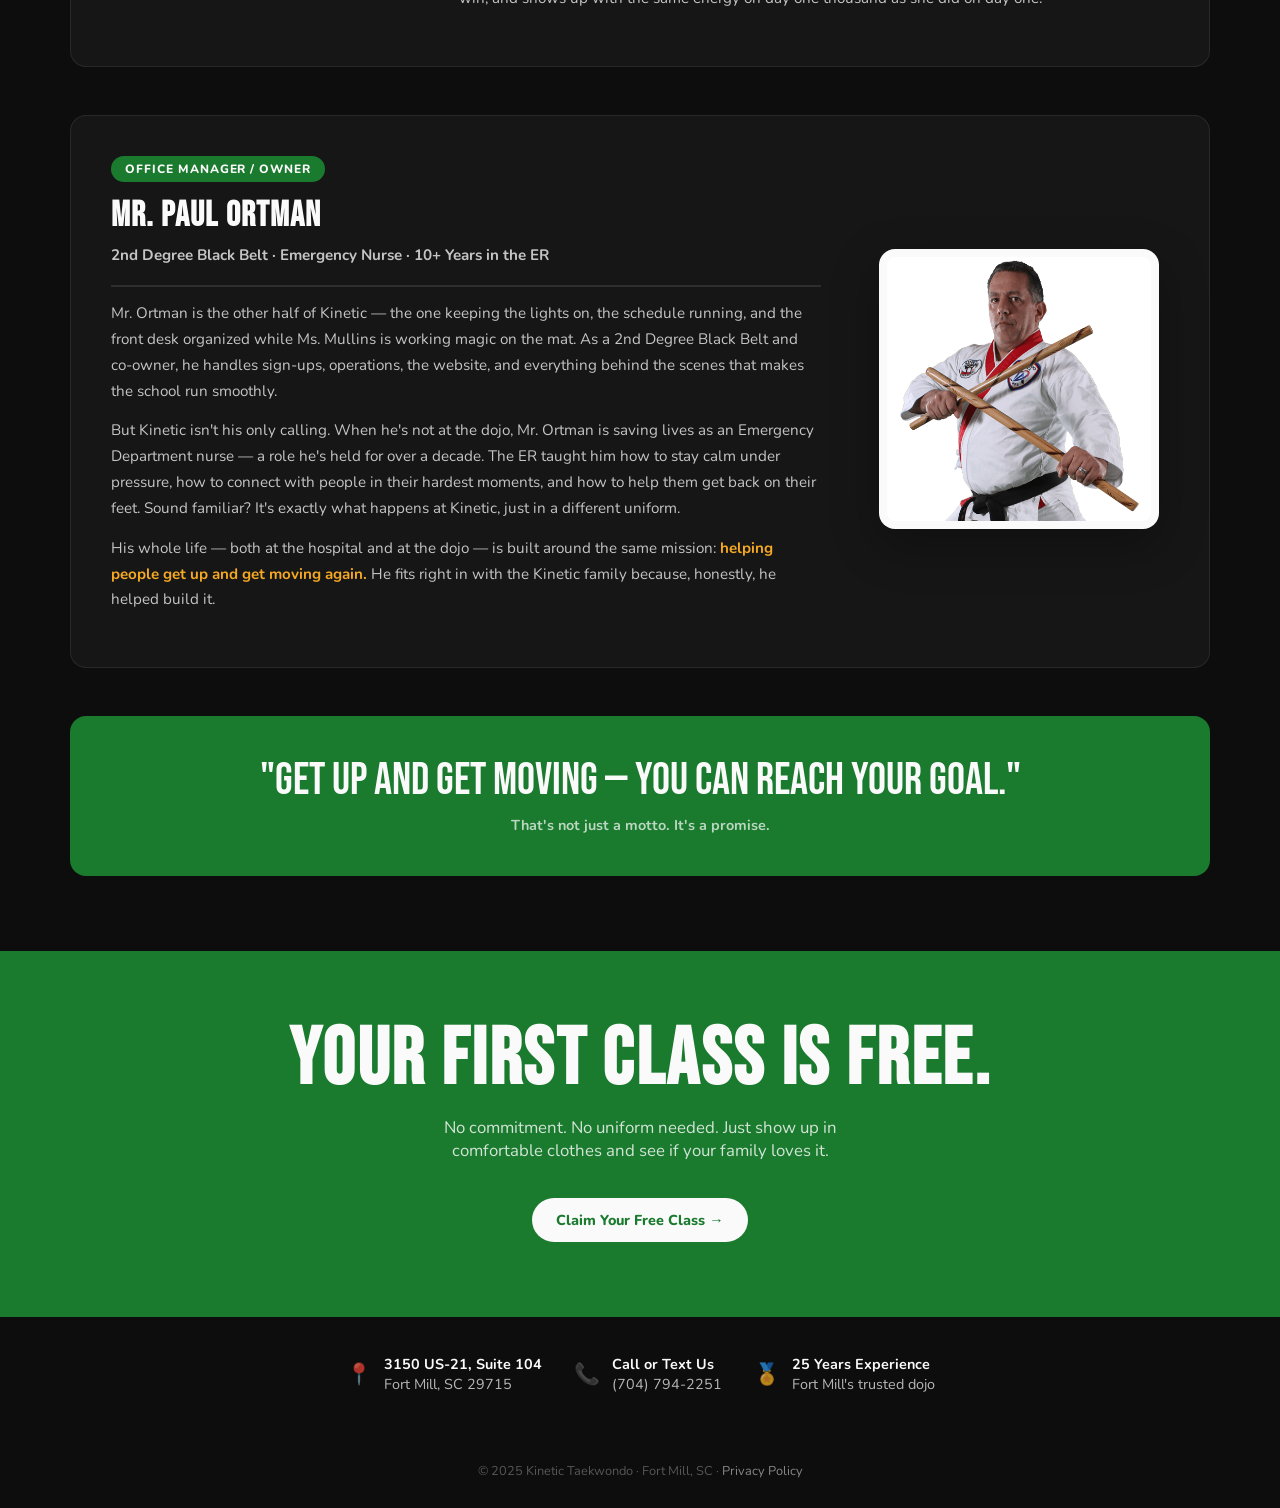
==== commit 02d55935: "Fix sub-page hero vertical alignment and shorten About subtitle Changed hero--compact to justify-con" ====
--- a/about.html
+++ b/about.html
@@ -5,7 +5,7 @@
 <meta name="viewport" content="width=device-width, initial-scale=1.0">
 <title>About | Kinetic Taekwondo · Fort Mill, SC</title>
 <link href="https://fonts.googleapis.com/css2?family=Bebas+Neue&family=Nunito:wght@400;600;700;800&display=swap" rel="stylesheet">
-<link rel="stylesheet" href="css/style.css?v=16">
+<link rel="stylesheet" href="css/style.css?v=17">
 <style>
 section,.ribbon,.info-bar,.cta-band{position:relative}
 section::after,.ribbon::after,.info-bar::after,.cta-band::after{content:'';position:absolute;bottom:-3px;left:0;right:0;height:3px;background:inherit;z-index:10;pointer-events:none}
@@ -33,7 +33,7 @@
 <section class="hero hero--compact">
   <div class="hero-eyebrow">Meet Your Instructors</div>
   <h1>The Heart of <span>Kinetic</span></h1>
-  <p class="hero-sub">Kinetic Taekwondo isn't a franchise — it's a family. Run by two people who've dedicated their lives to helping others get up, get moving, and reach their goals.</p>
+  <p class="hero-sub">Kinetic Taekwondo isn't a franchise — it's a family. Two people, one mission: get up, get moving, reach your goals.</p>
   <div class="hero-actions">
     <a href="#about" class="btn-primary">Meet the Team →</a>
     <a href="index.html" class="btn-ghost">Back to Home</a>
--- a/css/style.css
+++ b/css/style.css
@@ -150,7 +150,8 @@
 
 .hero--compact {
   min-height: 100vh;
-  padding: 100px max(24px, calc((100% - 1140px) / 2)) 40px;
+  justify-content: flex-end;
+  padding: 100px max(24px, calc((100% - 1140px) / 2)) 120px;
 }
 
 .hero-eyebrow {
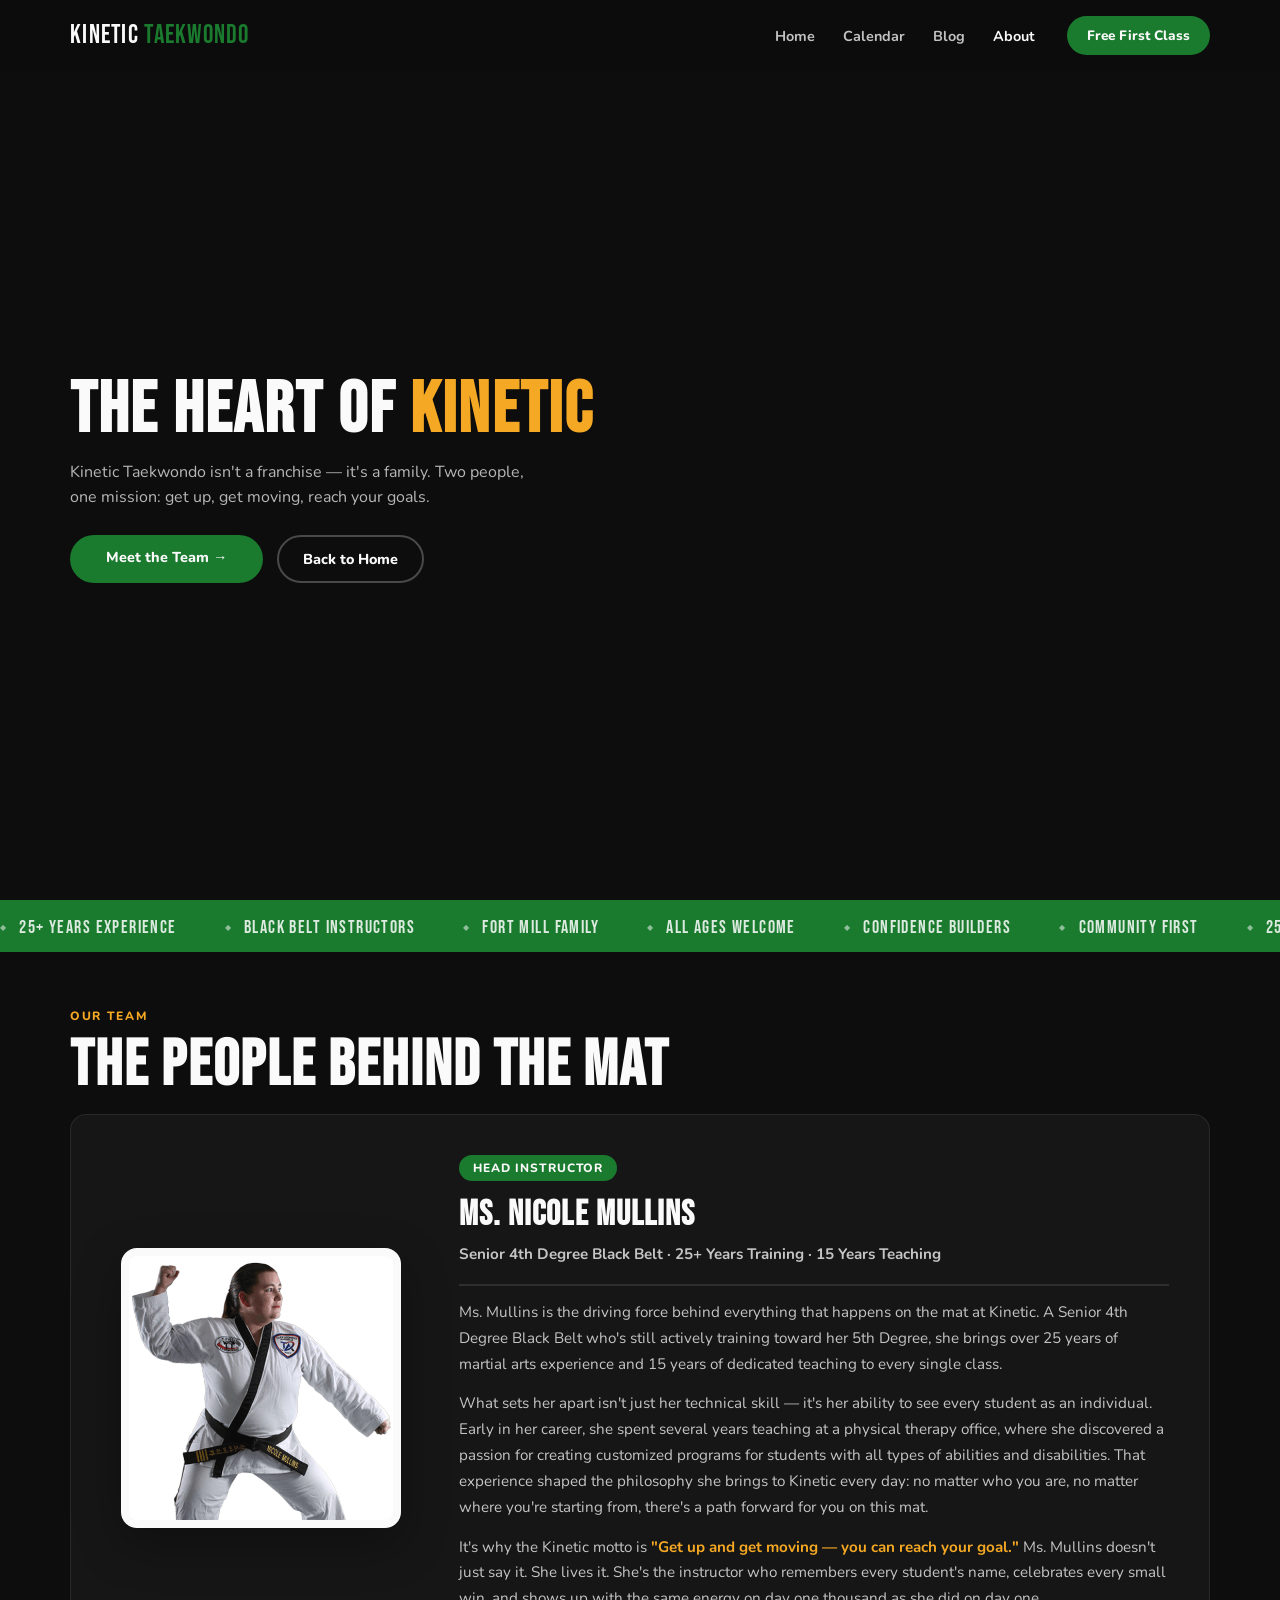
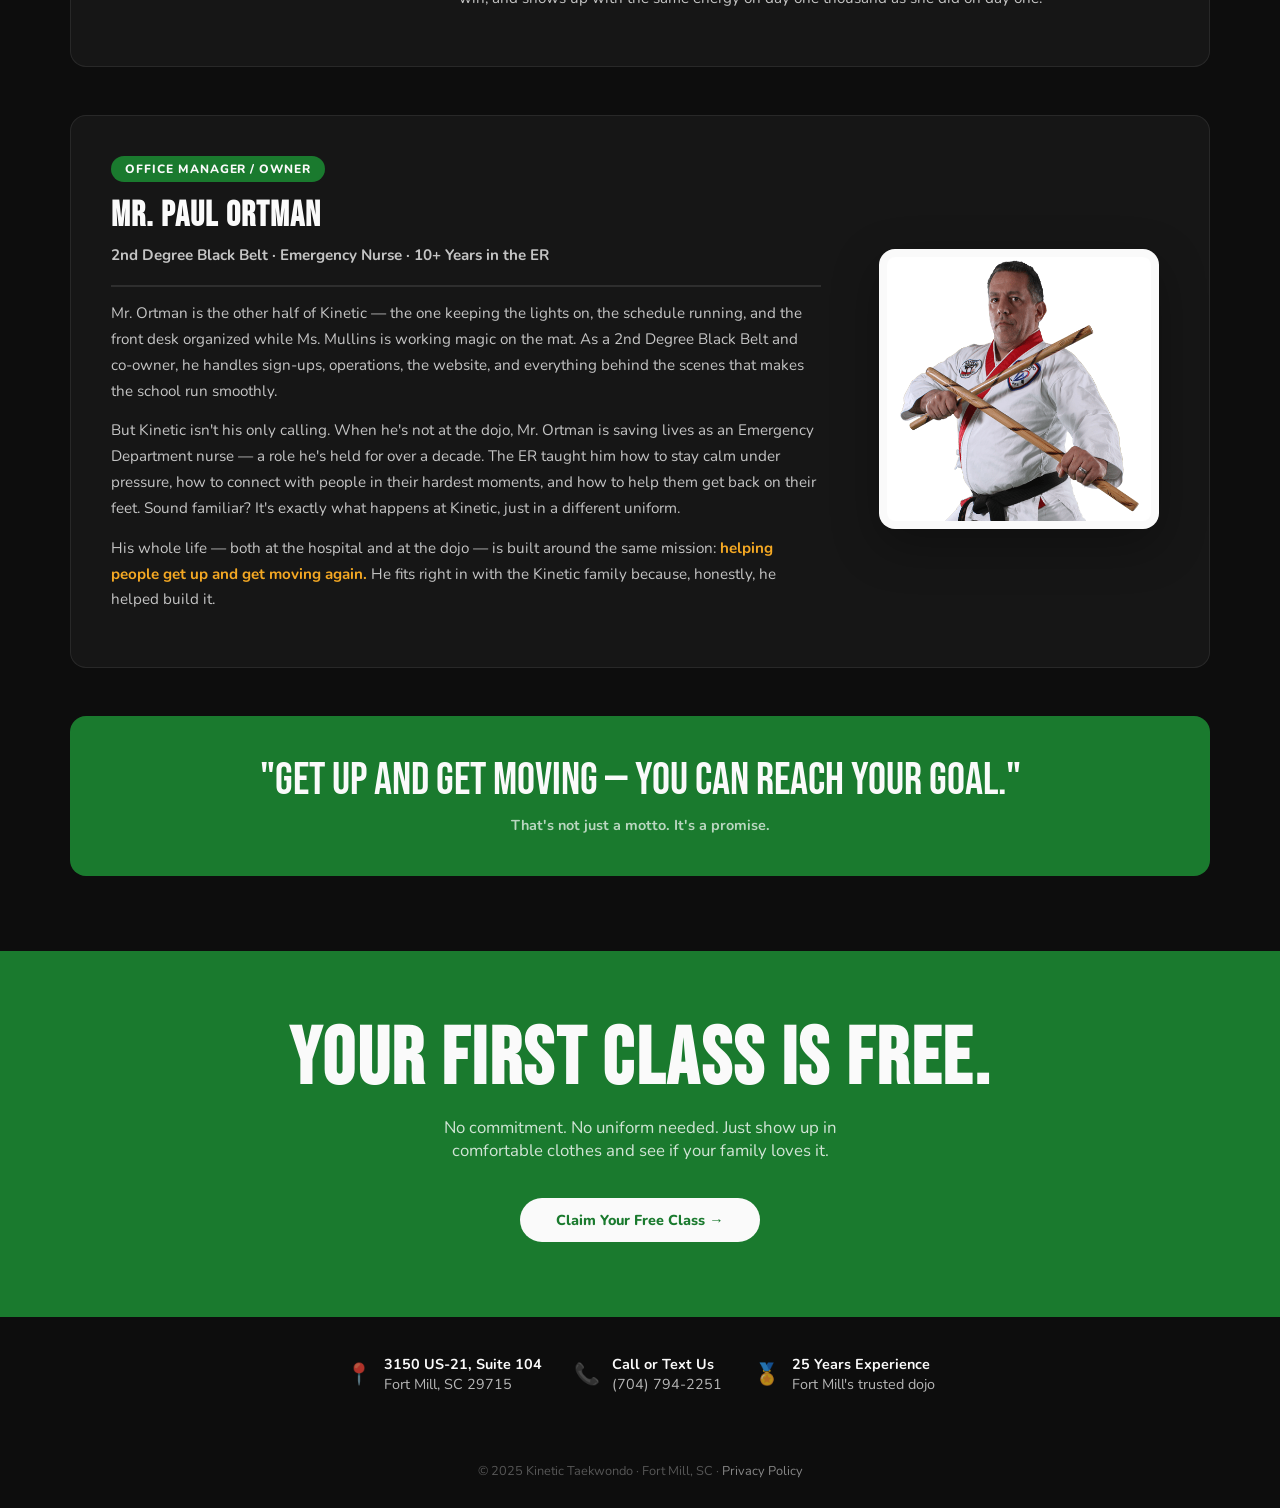
==== commit 49160905: "Replace Programs and Why Us nav links with Home Simplified navigation from 5 items to 4: Home, Calen" ====
--- a/about.html
+++ b/about.html
@@ -18,8 +18,7 @@
 <nav>
   <a href="index.html" class="nav-logo">KINETIC <span>TAEKWONDO</span></a>
   <ul class="nav-links">
-    <li><a href="index.html#programs">Programs</a></li>
-    <li><a href="index.html#why">Why Us</a></li>
+    <li><a href="index.html">Home</a></li>
     <li><a href="calendar.html">Calendar</a></li>
     <li><a href="blog.html">Blog</a></li>
     <li><a href="about.html" style="color:var(--white);">About</a></li>
--- a/css/style.css
+++ b/css/style.css
@@ -150,8 +150,8 @@
 
 .hero--compact {
   min-height: 100vh;
-  justify-content: flex-end;
-  padding: 100px max(24px, calc((100% - 1140px) / 2)) 120px;
+  justify-content: center;
+  padding: 100px max(24px, calc((100% - 1140px) / 2)) 40px;
 }
 
 .hero-eyebrow {
@@ -198,11 +198,12 @@
 .btn-primary {
   background: var(--green);
   color: var(--white);
-  padding: 12px 24px;
+  padding: 12px 36px;
   border-radius: 50px;
   font-weight: 800;
   font-size: 0.9rem;
   text-decoration: none;
+  text-align: center;
   transition: background 0.2s, transform 0.15s;
   display: inline-block;
 }
@@ -1244,16 +1245,17 @@
 }
 
 /* ── COMING UP CARDS ── */
+#comingUpGrid {
+  grid-template-columns: repeat(2, 1fr);
+}
+
 #comingUpGrid .program-card {
   display: flex;
   flex-direction: column;
-  max-height: 420px;
 }
 
 #comingUpGrid .program-card ul {
   flex: 1;
-  overflow-y: auto;
-  max-height: 280px;
   margin: 0;
   padding: 0;
   list-style: none;
@@ -1329,16 +1331,13 @@
   .nav-links li:nth-child(2) { animation-delay: 0.1s; }
   .nav-links li:nth-child(3) { animation-delay: 0.15s; }
   .nav-links li:nth-child(4) { animation-delay: 0.2s; }
-  .nav-links li:nth-child(5) { animation-delay: 0.25s; }
-  .nav-links li:nth-child(6) { animation-delay: 0.3s; }
-  .nav-links li:nth-child(7) { animation-delay: 0.35s; }
   .nav-links a { font-size: 1.4rem; color: var(--white); text-align: right; }
   .nav-cta { display: none; }
   .nav-toggle { display: block; margin-left: auto; position: relative; z-index: 201; }
   .hero { padding: 100px 20px 50px; }
   section { padding: 56px 20px; }
   .hero-actions { flex-direction: column; }
-  .btn-primary, .btn-ghost { text-align: center; width: 100%; max-width: 280px; padding: 12px 24px; font-size: 0.9rem; }
+  .btn-primary, .btn-ghost { text-align: center; width: 100%; max-width: 280px; padding: 12px 36px; font-size: 0.9rem; }
   .signup-form { padding: 28px 20px; }
   .cta-band { padding: 52px 20px; }
   .programs-grid, .benefits-grid { grid-template-columns: 1fr; }
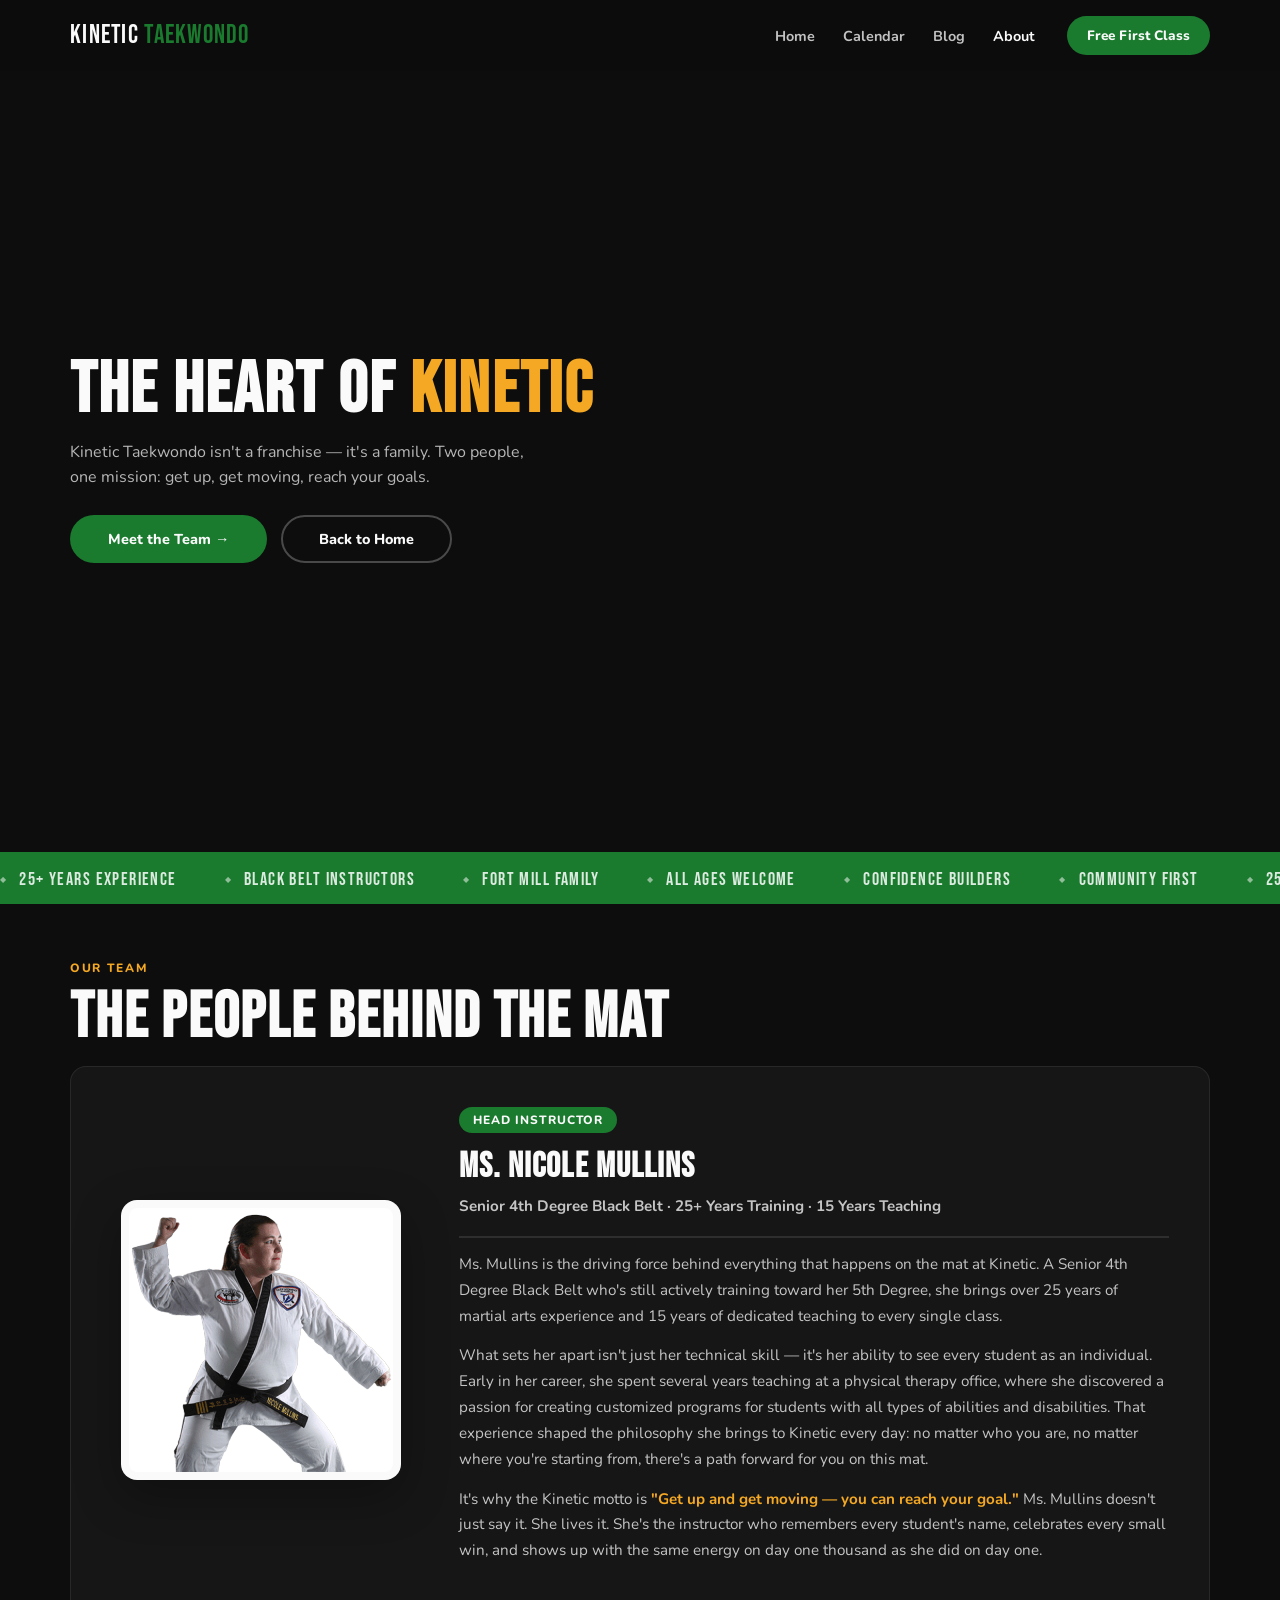
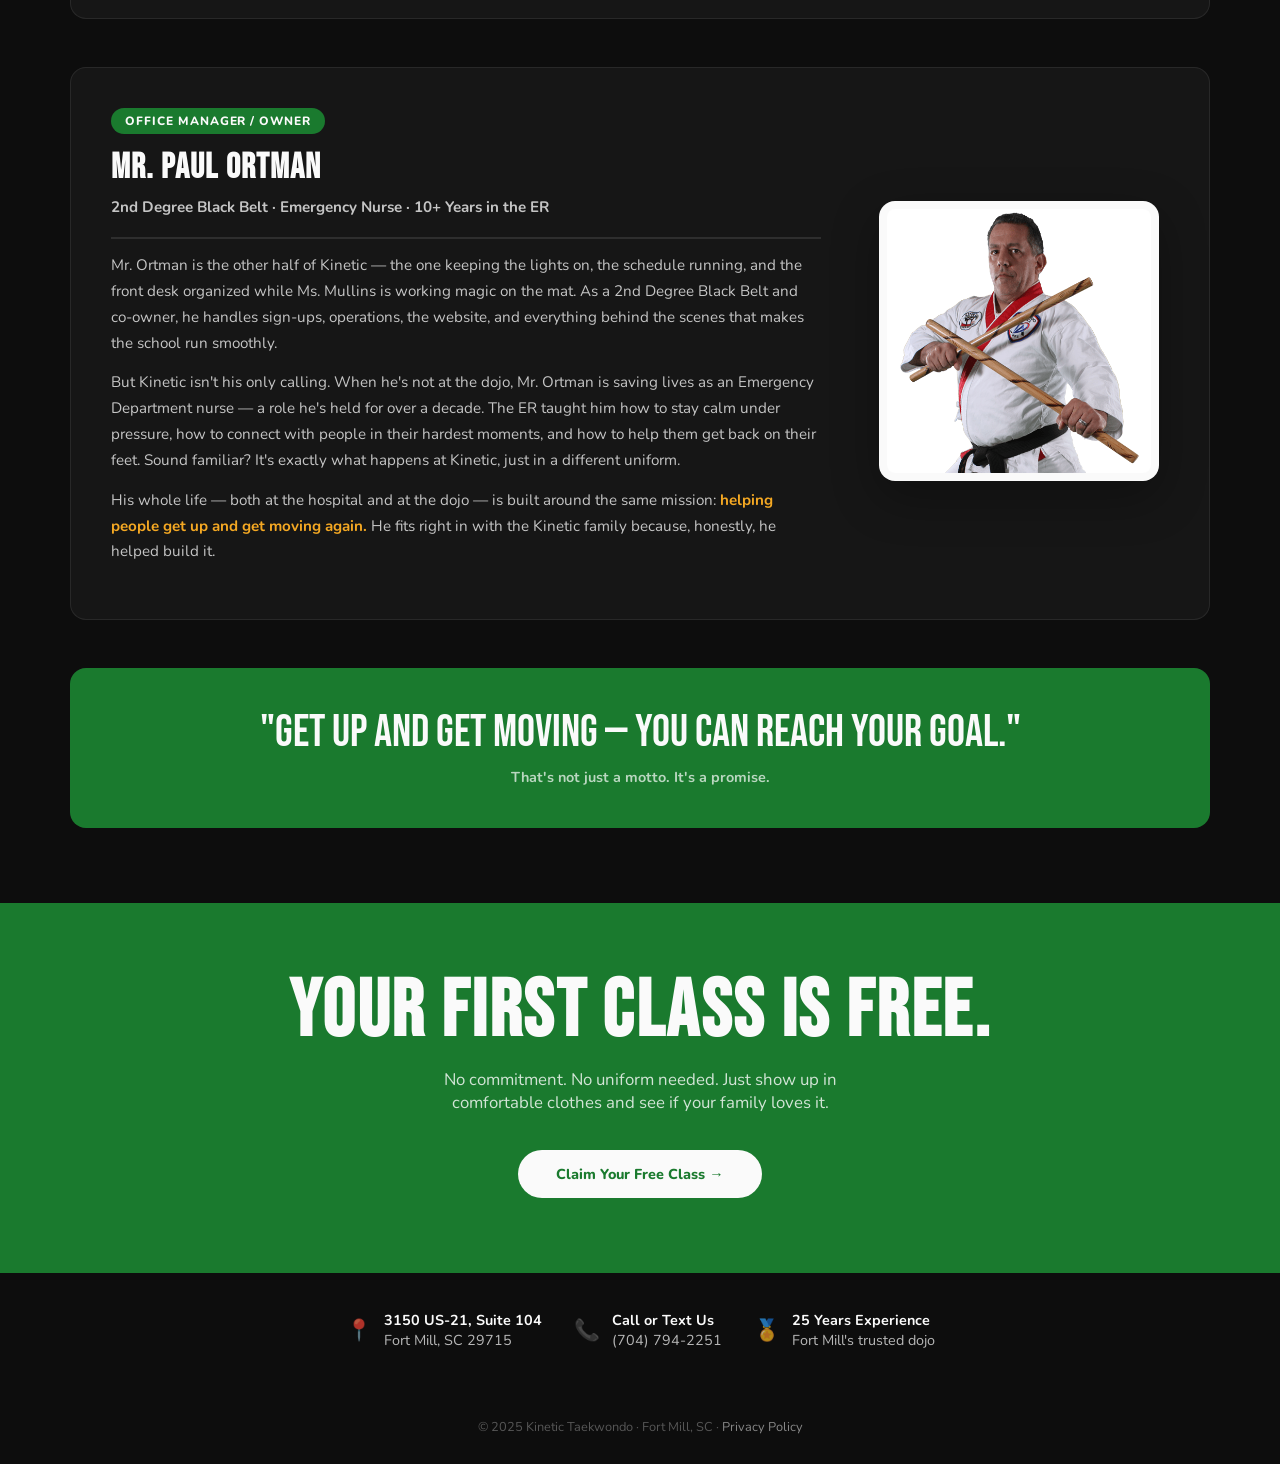
==== commit f6ae9089: "Apply ribbon--hero overlay to about, blog, and calendar pages Same treatment as the home page — gree" ====
--- a/about.html
+++ b/about.html
@@ -40,7 +40,7 @@
 </section>
 
 <!-- RIBBON -->
-<div class="ribbon">
+<div class="ribbon ribbon--hero">
   <div class="ribbon-inner">
     <span class="ribbon-item">25+ Years Experience</span>
     <span class="ribbon-item">Black Belt Instructors</span>
--- a/css/style.css
+++ b/css/style.css
@@ -110,7 +110,7 @@
   flex-direction: column;
   justify-content: center;
   align-items: flex-start;
-  padding: 90px max(24px, calc((100% - 1140px) / 2)) 40px;
+  padding: 90px max(24px, calc((100% - 1140px) / 2)) 80px;
   position: relative;
   overflow: hidden;
 }
@@ -151,7 +151,7 @@
 .hero--compact {
   min-height: 100vh;
   justify-content: center;
-  padding: 100px max(24px, calc((100% - 1140px) / 2)) 40px;
+  padding: 100px max(24px, calc((100% - 1140px) / 2)) 80px;
 }
 
 .hero-eyebrow {
@@ -199,6 +199,7 @@
   background: var(--green);
   color: var(--white);
   padding: 12px 36px;
+  border: 2px solid transparent;
   border-radius: 50px;
   font-weight: 800;
   font-size: 0.9rem;
@@ -220,11 +221,12 @@
 .btn-ghost {
   background: transparent;
   color: var(--white);
-  padding: 12px 24px;
+  padding: 12px 36px;
   border-radius: 50px;
   font-weight: 800;
   font-size: 0.9rem;
   text-decoration: none;
+  text-align: center;
   border: 2px solid rgba(255,255,255,0.25);
   transition: border-color 0.2s;
   display: inline-block;
@@ -298,6 +300,12 @@
 }
 
 .ribbon-item::before { content: '◆'; font-size: 0.5rem; opacity: 0.6; }
+
+.ribbon--hero {
+  position: relative;
+  z-index: 2;
+  margin-top: -48px;
+}
 
 @keyframes scroll {
   from { transform: translateX(0); }
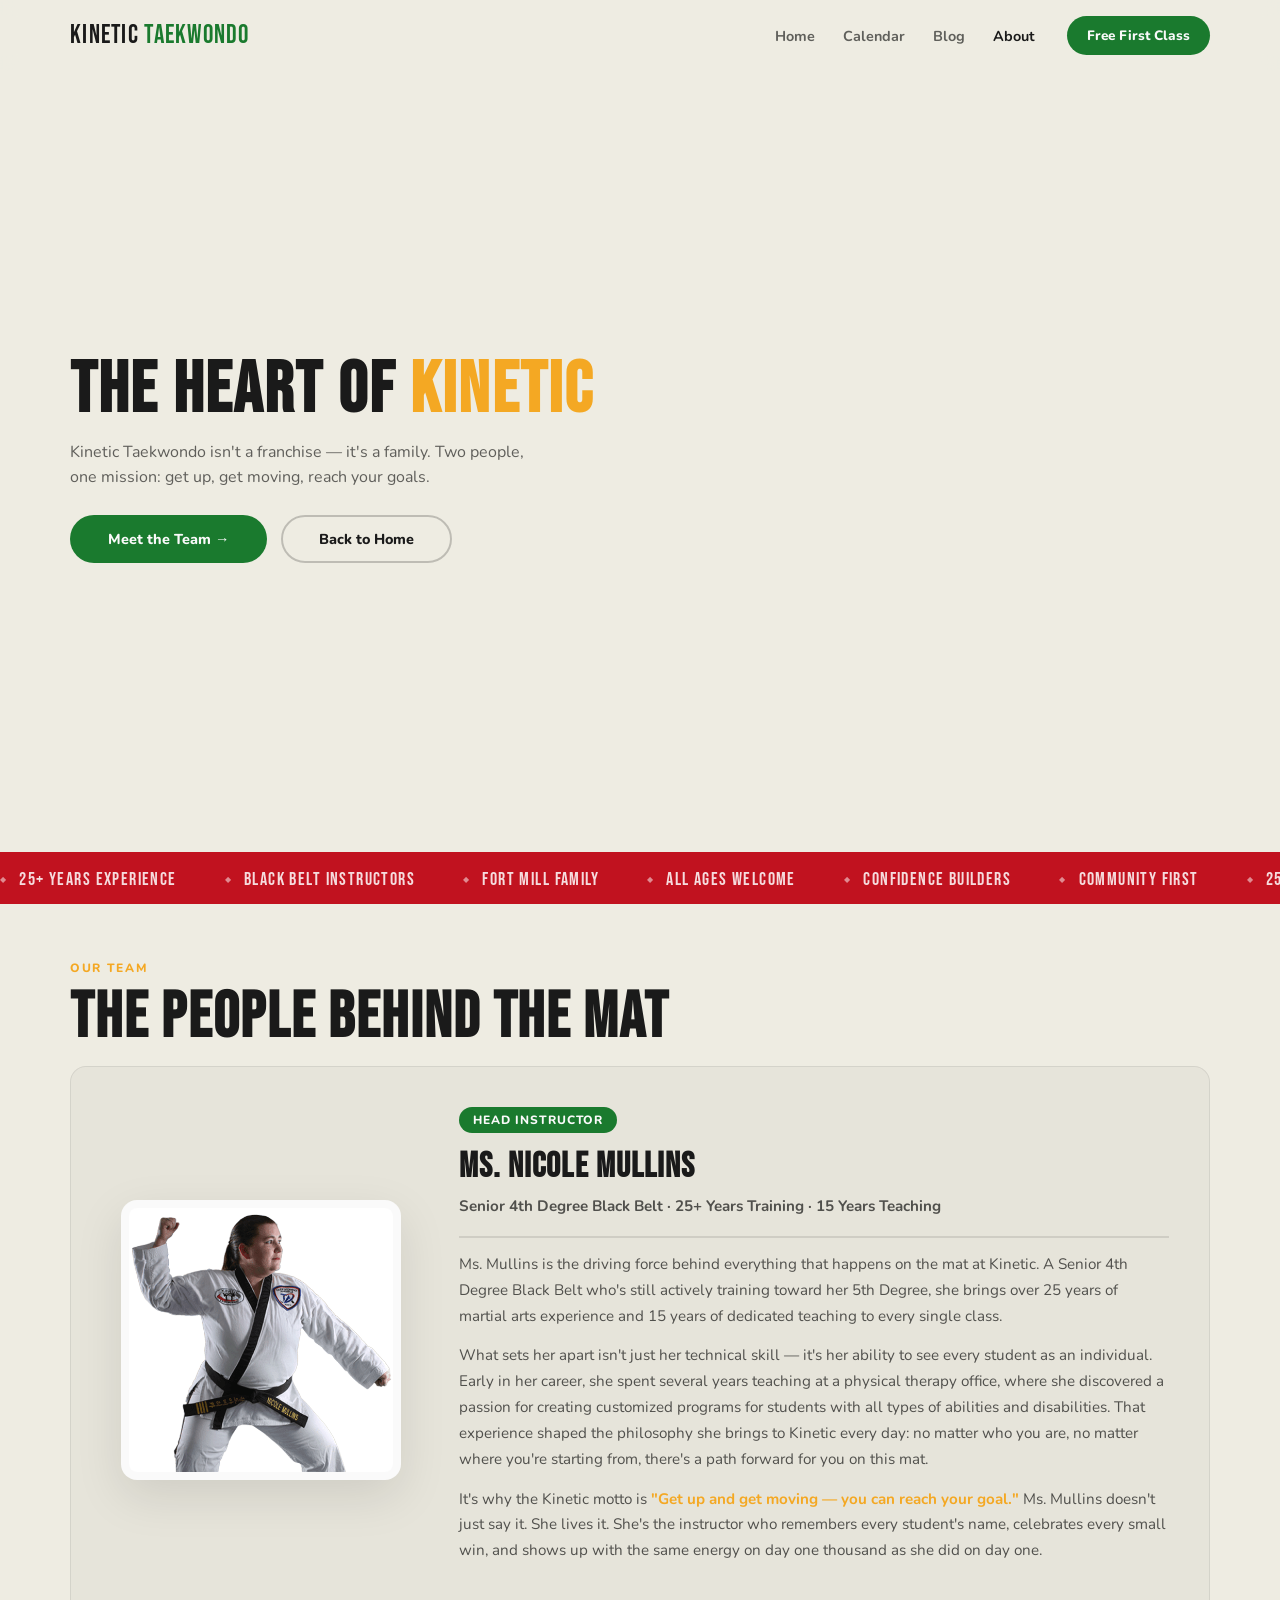
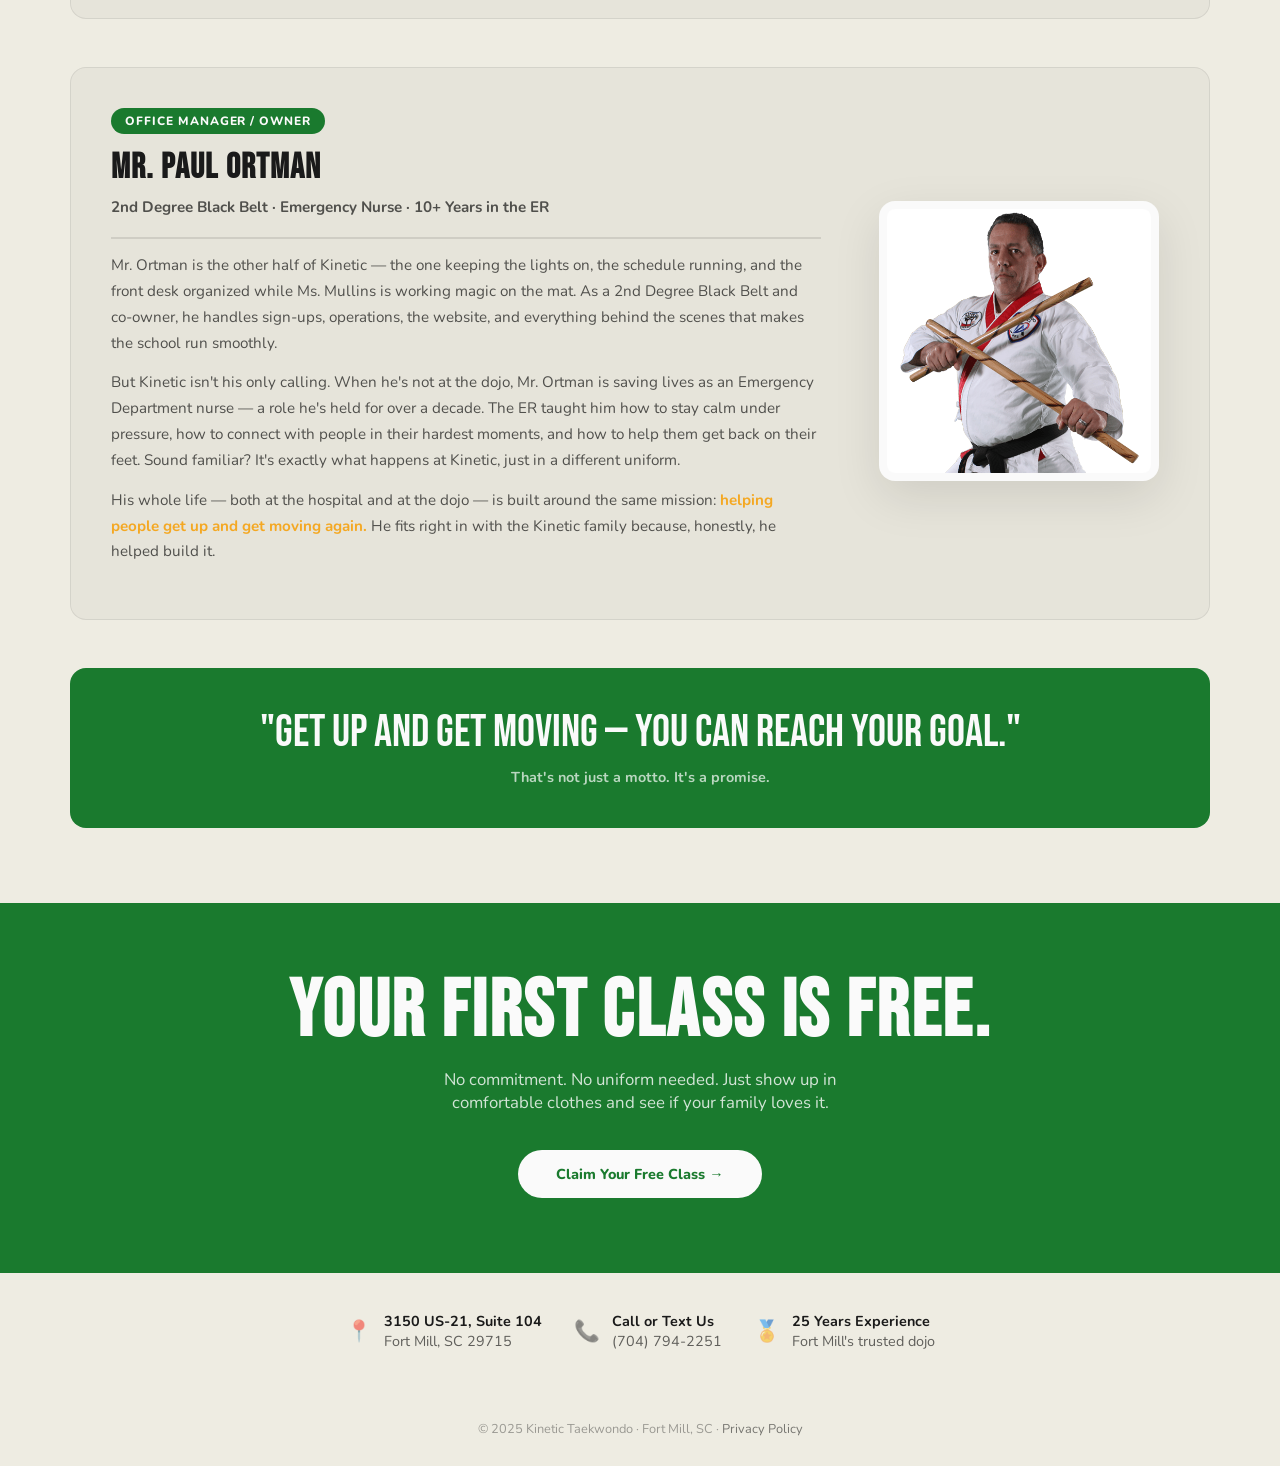
==== commit a35bbf98: "Convert site from black theme to cream/beige (Claude-style) Replaced all black backgrounds (#0D0D0D)" ====
--- a/about.html
+++ b/about.html
@@ -21,7 +21,7 @@
     <li><a href="index.html">Home</a></li>
     <li><a href="calendar.html">Calendar</a></li>
     <li><a href="blog.html">Blog</a></li>
-    <li><a href="about.html" style="color:var(--white);">About</a></li>
+    <li><a href="about.html" style="color:var(--dark);">About</a></li>
 
   </ul>
   <a href="index.html#signup" class="nav-cta">Free First Class</a>
--- a/css/style.css
+++ b/css/style.css
@@ -2,12 +2,13 @@
   --green: #1A7A2E;
   --green-dark: #145F23;
   --red: #C1121F;
-  --dark: #0D0D0D;
+  --dark: #1A1A1A;
+  --cream: #EEECE2;
   --white: #FAFAFA;
   --gold: #F4A823;
   --soft: #F0F5F1;
   --gray: #6B6B6B;
-  --border-light: #eee;
+  --border-light: #D6D3C8;
   --purple: #6366F1;
   --radius: 16px;
 }
@@ -18,7 +19,7 @@
 
 body {
   font-family: 'Nunito', sans-serif;
-  background: var(--white);
+  background: var(--cream);
   color: var(--dark);
   overflow-x: hidden;
   display: flex;
@@ -39,14 +40,14 @@
   align-items: center;
   padding: 16px max(24px, calc((100% - 1140px) / 2));
   gap: 32px;
-  background: rgba(13,13,13,0.95);
+  background: rgba(238,236,226,0.95);
   backdrop-filter: blur(8px);
 }
 
 .nav-logo {
   font-family: 'Bebas Neue', sans-serif;
   font-size: 1.6rem;
-  color: var(--white);
+  color: var(--dark);
   letter-spacing: 0.05em;
   white-space: nowrap;
   text-decoration: none;
@@ -65,16 +66,14 @@
 .nav-links li { white-space: nowrap; }
 
 .nav-links a {
-  color: rgba(255,255,255,0.75);
+  color: rgba(0,0,0,0.6);
   text-decoration: none;
   font-weight: 700;
   font-size: 0.9rem;
   transition: color 0.2s;
 }
 
-.nav-links a:hover { color: var(--white); }
-
-.nav-links a:hover { color: var(--white); }
+.nav-links a:hover { color: var(--dark); }
 
 .nav-cta {
   background: var(--green);
@@ -97,7 +96,7 @@
   display: none;
   background: none;
   border: none;
-  color: var(--white);
+  color: var(--dark);
   font-size: 1.5rem;
   cursor: pointer;
 }
@@ -105,7 +104,7 @@
 /* ── HERO ── */
 .hero {
   min-height: 100vh;
-  background: var(--dark);
+  background: var(--cream);
   display: flex;
   flex-direction: column;
   justify-content: center;
@@ -170,7 +169,7 @@
 
 .hero h1 {
   font-size: clamp(2.8rem, 6vw, 4.5rem);
-  color: var(--white);
+  color: var(--dark);
   line-height: 0.95;
   max-width: 550px;
   animation: fadeUp 0.7s 0.1s ease both;
@@ -181,7 +180,7 @@
 .hero-sub {
   margin-top: 14px;
   font-size: 1rem;
-  color: rgba(255,255,255,0.7);
+  color: rgba(0,0,0,0.6);
   max-width: 480px;
   line-height: 1.6;
   animation: fadeUp 0.7s 0.2s ease both;
@@ -220,19 +219,19 @@
 
 .btn-ghost {
   background: transparent;
-  color: var(--white);
+  color: var(--dark);
   padding: 12px 36px;
   border-radius: 50px;
   font-weight: 800;
   font-size: 0.9rem;
   text-decoration: none;
   text-align: center;
-  border: 2px solid rgba(255,255,255,0.25);
+  border: 2px solid rgba(0,0,0,0.2);
   transition: border-color 0.2s;
   display: inline-block;
 }
 
-.btn-ghost:hover { border-color: rgba(255,255,255,0.7); }
+.btn-ghost:hover { border-color: rgba(0,0,0,0.5); }
 
 .hero-trust {
   margin-top: 28px;
@@ -261,23 +260,23 @@
   font-family: 'Nunito', sans-serif;
   font-size: 0.85rem;
   font-weight: 700;
-  color: rgba(255,255,255,0.7);
-}
-
-.trust-text { color: rgba(255,255,255,0.5); font-size: 0.8rem; }
+  color: rgba(0,0,0,0.6);
+}
+
+.trust-text { color: rgba(0,0,0,0.45); font-size: 0.8rem; }
 
 .trust-arrow {
-  color: rgba(255,255,255,0.4);
+  color: rgba(0,0,0,0.35);
   font-size: 0.8rem;
   transition: transform 0.2s;
 }
 
 .hero-trust:hover .trust-arrow { transform: translateX(4px); }
-.hero-trust:hover .trust-text { color: rgba(255,255,255,0.7); }
+.hero-trust:hover .trust-text { color: rgba(0,0,0,0.6); }
 
 /* ── RIBBON ── */
 .ribbon {
-  background: var(--green);
+  background: var(--red);
   padding: 14px 0;
   overflow: hidden;
   white-space: nowrap;
@@ -421,11 +420,11 @@
 .program-card:hover .program-link::after { transform: translateX(4px); }
 
 /* ── ABOUT US ── */
-.about { background: var(--dark); color: var(--white); }
+.about { background: var(--cream); color: var(--dark); }
 
 .about .section-label { color: var(--gold); }
-.about .section-title { color: var(--white); }
-.about .section-sub { color: rgba(255,255,255,0.6); }
+.about .section-title { color: var(--dark); }
+.about .section-sub { color: rgba(0,0,0,0.5); }
 
 .about-grid {
   display: flex;
@@ -439,8 +438,8 @@
   grid-template-columns: 300px 1fr;
   gap: 48px;
   align-items: center;
-  background: rgba(255,255,255,0.04);
-  border: 1px solid rgba(255,255,255,0.08);
+  background: rgba(0,0,0,0.03);
+  border: 1px solid rgba(0,0,0,0.08);
   border-radius: var(--radius);
   padding: 40px;
 }
@@ -463,7 +462,7 @@
   border-radius: var(--radius);
   background: var(--white);
   padding: 8px;
-  box-shadow: 0 16px 48px rgba(0,0,0,0.3);
+  box-shadow: 0 16px 48px rgba(0,0,0,0.1);
 }
 
 .about-badge {
@@ -482,7 +481,7 @@
 .about-info h3 {
   font-size: 2.2rem;
   margin-bottom: 6px;
-  color: var(--white);
+  color: var(--dark);
 }
 
 .about-rank {
@@ -491,12 +490,12 @@
   font-weight: 700;
   margin-bottom: 16px;
   padding-bottom: 16px;
-  border-bottom: 2px solid rgba(255,255,255,0.1);
+  border-bottom: 2px solid rgba(0,0,0,0.1);
 }
 
 .about-info p {
   font-size: 0.95rem;
-  color: rgba(255,255,255,0.75);
+  color: rgba(0,0,0,0.65);
   line-height: 1.7;
   margin-bottom: 14px;
 }
@@ -521,7 +520,7 @@
 
 .about-motto span {
   font-size: 0.9rem;
-  color: rgba(255,255,255,0.7);
+  color: rgba(255,255,255,0.7);  /* stays white on green bg */
   font-weight: 700;
 }
 
@@ -538,9 +537,9 @@
 }
 
 /* ── WHY US ── */
-.why { background: var(--dark); color: var(--white); }
-
-.why .section-sub { color: rgba(255,255,255,0.6); }
+.why { background: var(--cream); color: var(--dark); }
+
+.why .section-sub { color: rgba(0,0,0,0.5); }
 
 .benefits-grid {
   display: grid;
@@ -551,7 +550,7 @@
 
 .benefit {
   padding: 28px 24px;
-  border: 1px solid rgba(255,255,255,0.08);
+  border: 1px solid rgba(0,0,0,0.08);
   border-radius: var(--radius);
   transition: border-color 0.2s, background 0.2s;
 }
@@ -568,10 +567,10 @@
   font-size: 1.4rem;
   letter-spacing: 0.03em;
   margin-bottom: 8px;
-  color: var(--white);
-}
-
-.benefit p { font-size: 0.875rem; color: rgba(255,255,255,0.5); line-height: 1.6; }
+  color: var(--dark);
+}
+
+.benefit p { font-size: 0.875rem; color: rgba(0,0,0,0.5); line-height: 1.6; }
 
 /* ── TESTIMONIALS ── */
 .testimonials { background: var(--white); }
@@ -695,44 +694,46 @@
 
 /* ── INFO BAR ── */
 .info-bar {
-  background: var(--dark);
+  background: var(--cream);
   padding: 40px max(24px, calc((100% - 1140px) / 2));
   display: flex;
   flex-wrap: wrap;
   justify-content: center;
   gap: 32px;
+  border-top: 1px solid rgba(0,0,0,0.08);
 }
 
 .info-item {
   display: flex;
   align-items: center;
   gap: 12px;
-  color: rgba(255,255,255,0.7);
+  color: rgba(0,0,0,0.6);
   font-size: 0.9rem;
 }
 
-.info-item strong { color: var(--white); font-weight: 700; }
+.info-item strong { color: var(--dark); font-weight: 700; }
 .info-icon { font-size: 1.3rem; }
 
 /* ── FOOTER ── */
 footer {
-  background: var(--dark);
+  background: var(--cream);
   padding: 28px max(24px, calc((100% - 1140px) / 2));
   text-align: center;
-  color: rgba(255,255,255,0.3);
+  color: rgba(0,0,0,0.35);
   font-size: 0.8rem;
-}
-
-footer a { color: rgba(255,255,255,0.5); text-decoration: none; }
-footer a:hover { color: var(--white); }
+  border-top: 1px solid rgba(0,0,0,0.08);
+}
+
+footer a { color: rgba(0,0,0,0.5); text-decoration: none; }
+footer a:hover { color: var(--dark); }
 
 /* ── BLOG ── */
 .blog-header {
-  background: var(--dark);
+  background: var(--cream);
   padding: 140px 24px 60px;
 }
 
-.blog-header .section-title { color: var(--white); }
+.blog-header .section-title { color: var(--dark); }
 
 .blog-posts { background: var(--soft); }
 
@@ -1323,7 +1324,7 @@
     right: 0;
     bottom: 0;
     z-index: 200;
-    background: var(--dark);
+    background: var(--cream);
     padding: 100px 32px 40px;
     gap: 32px;
     align-items: flex-end;
@@ -1339,7 +1340,7 @@
   .nav-links li:nth-child(2) { animation-delay: 0.1s; }
   .nav-links li:nth-child(3) { animation-delay: 0.15s; }
   .nav-links li:nth-child(4) { animation-delay: 0.2s; }
-  .nav-links a { font-size: 1.4rem; color: var(--white); text-align: right; }
+  .nav-links a { font-size: 1.4rem; color: var(--dark); text-align: right; }
   .nav-cta { display: none; }
   .nav-toggle { display: block; margin-left: auto; position: relative; z-index: 201; }
   .hero { padding: 100px 20px 50px; }
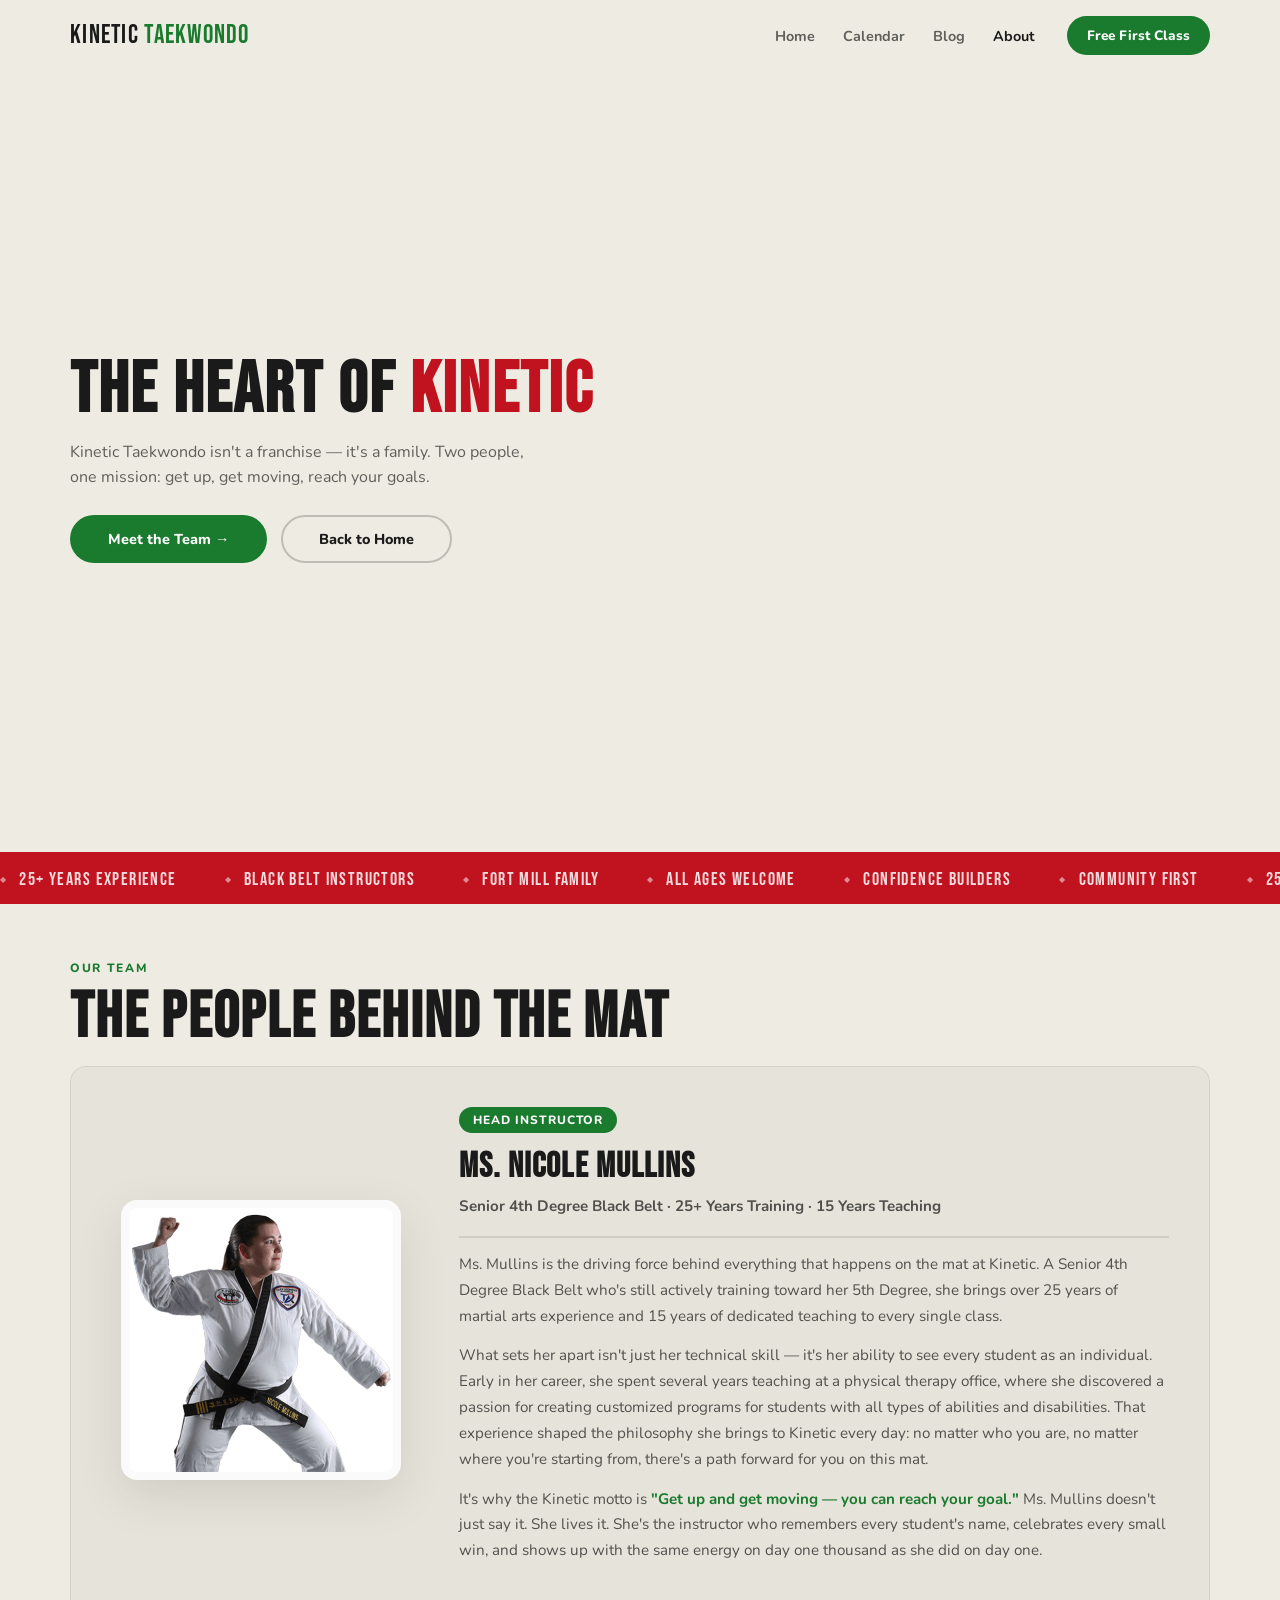
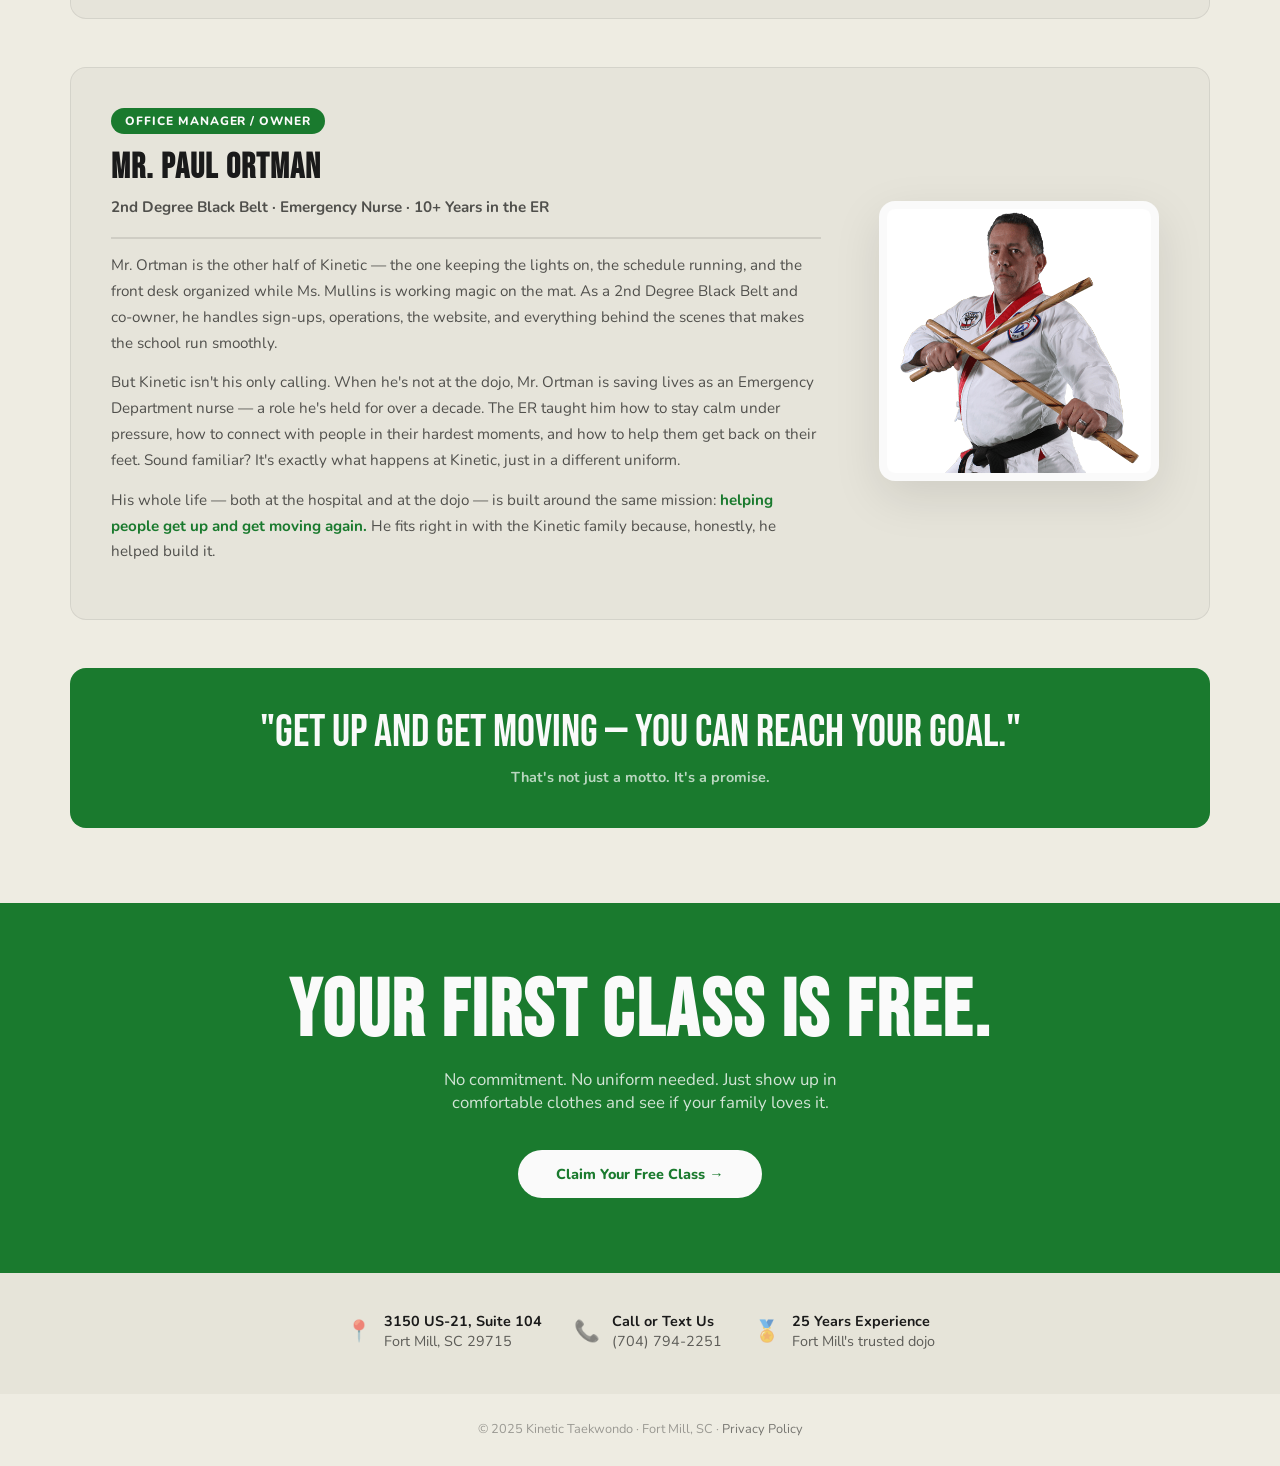
==== commit 333329ed: "Align sub-pages with cream theme - Calendar: replaced hardcoded #0D0D0D and #eee in JS-generated   e" ====
--- a/about.html
+++ b/about.html
@@ -5,7 +5,7 @@
 <meta name="viewport" content="width=device-width, initial-scale=1.0">
 <title>About | Kinetic Taekwondo · Fort Mill, SC</title>
 <link href="https://fonts.googleapis.com/css2?family=Bebas+Neue&family=Nunito:wght@400;600;700;800&display=swap" rel="stylesheet">
-<link rel="stylesheet" href="css/style.css?v=17">
+<link rel="stylesheet" href="css/style.css?v=18">
 <style>
 section,.ribbon,.info-bar,.cta-band{position:relative}
 section::after,.ribbon::after,.info-bar::after,.cta-band::after{content:'';position:absolute;bottom:-3px;left:0;right:0;height:3px;background:inherit;z-index:10;pointer-events:none}
--- a/css/style.css
+++ b/css/style.css
@@ -129,8 +129,6 @@
   object-fit: contain;
   pointer-events: none;
   user-select: none;
-  opacity: 0.8;
-  filter: saturate(0.8);
 }
 
 @media (max-width: 1400px) {
@@ -175,7 +173,7 @@
   animation: fadeUp 0.7s 0.1s ease both;
 }
 
-.hero h1 span { color: var(--gold); }
+.hero h1 span { color: var(--red); }
 
 .hero-sub {
   margin-top: 14px;
@@ -400,7 +398,7 @@
 }
 
 .program-card p {
-  font-size: 0.9rem;
+  font-size: 1rem;
   color: var(--gray);
   line-height: 1.6;
   margin-bottom: 20px;
@@ -422,7 +420,7 @@
 /* ── ABOUT US ── */
 .about { background: var(--cream); color: var(--dark); }
 
-.about .section-label { color: var(--gold); }
+.about .section-label { color: var(--green); }
 .about .section-title { color: var(--dark); }
 .about .section-sub { color: rgba(0,0,0,0.5); }
 
@@ -486,7 +484,7 @@
 
 .about-rank {
   font-size: 0.85rem;
-  color: var(--gold);
+  color: var(--red);
   font-weight: 700;
   margin-bottom: 16px;
   padding-bottom: 16px;
@@ -500,7 +498,7 @@
   margin-bottom: 14px;
 }
 
-.about-info strong { color: var(--gold); }
+.about-info strong { color: var(--green); }
 
 .about-motto {
   text-align: center;
@@ -550,14 +548,17 @@
 
 .benefit {
   padding: 28px 24px;
-  border: 1px solid rgba(0,0,0,0.08);
+  background: var(--white);
+  border: 1px solid rgba(0,0,0,0.06);
   border-radius: var(--radius);
-  transition: border-color 0.2s, background 0.2s;
+  box-shadow: 0 2px 12px rgba(0,0,0,0.04);
+  transition: border-color 0.2s, background 0.2s, box-shadow 0.2s;
 }
 
 .benefit:hover {
   border-color: var(--green);
-  background: rgba(26,122,46,0.05);
+  background: var(--white);
+  box-shadow: 0 8px 24px rgba(0,0,0,0.08);
 }
 
 .benefit-icon { font-size: 2rem; margin-bottom: 12px; }
@@ -631,8 +632,8 @@
 .signup-form {
   background: var(--soft);
   border-radius: var(--radius);
-  padding: 40px 28px;
-  max-width: 480px;
+  padding: 48px 40px;
+  max-width: 720px;
   margin: 0 auto;
   box-shadow: 0 8px 40px rgba(0,0,0,0.08);
 }
@@ -694,7 +695,7 @@
 
 /* ── INFO BAR ── */
 .info-bar {
-  background: var(--cream);
+  background: #E6E4D9;
   padding: 40px max(24px, calc((100% - 1140px) / 2));
   display: flex;
   flex-wrap: wrap;
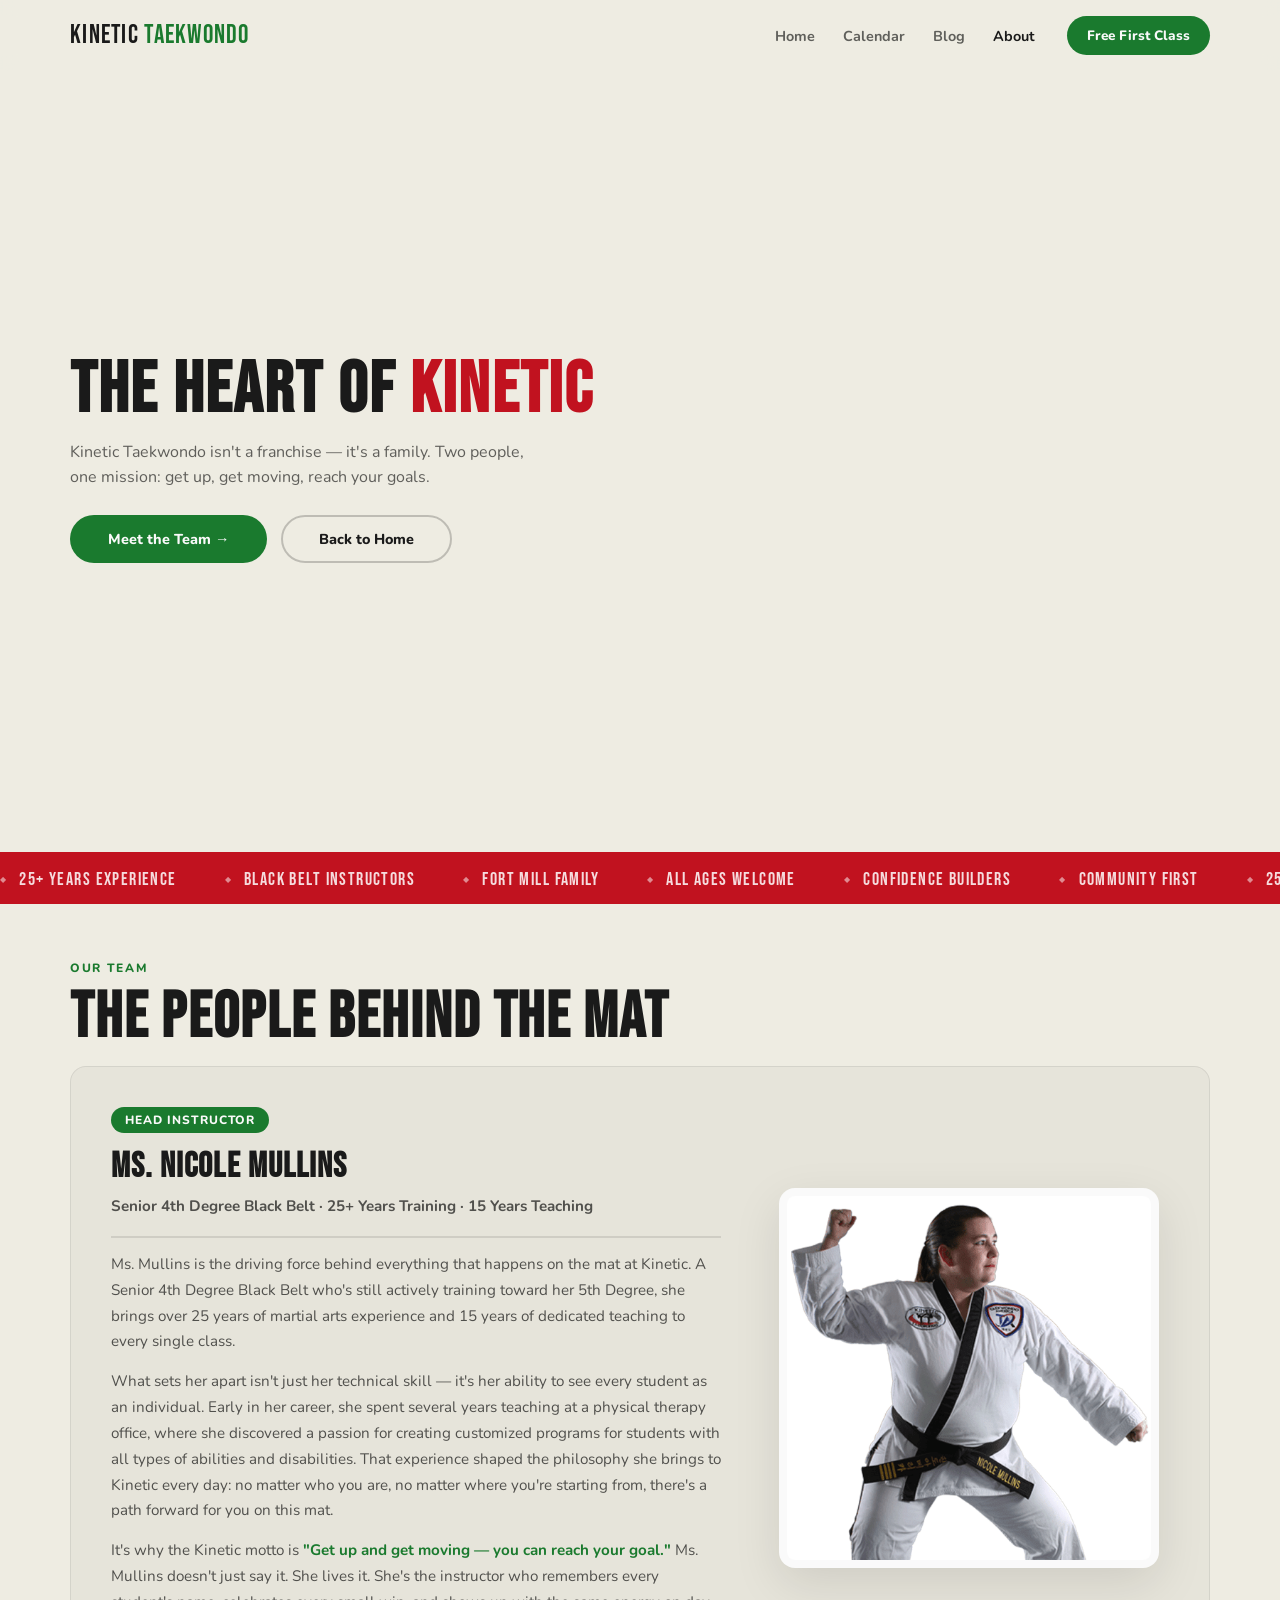
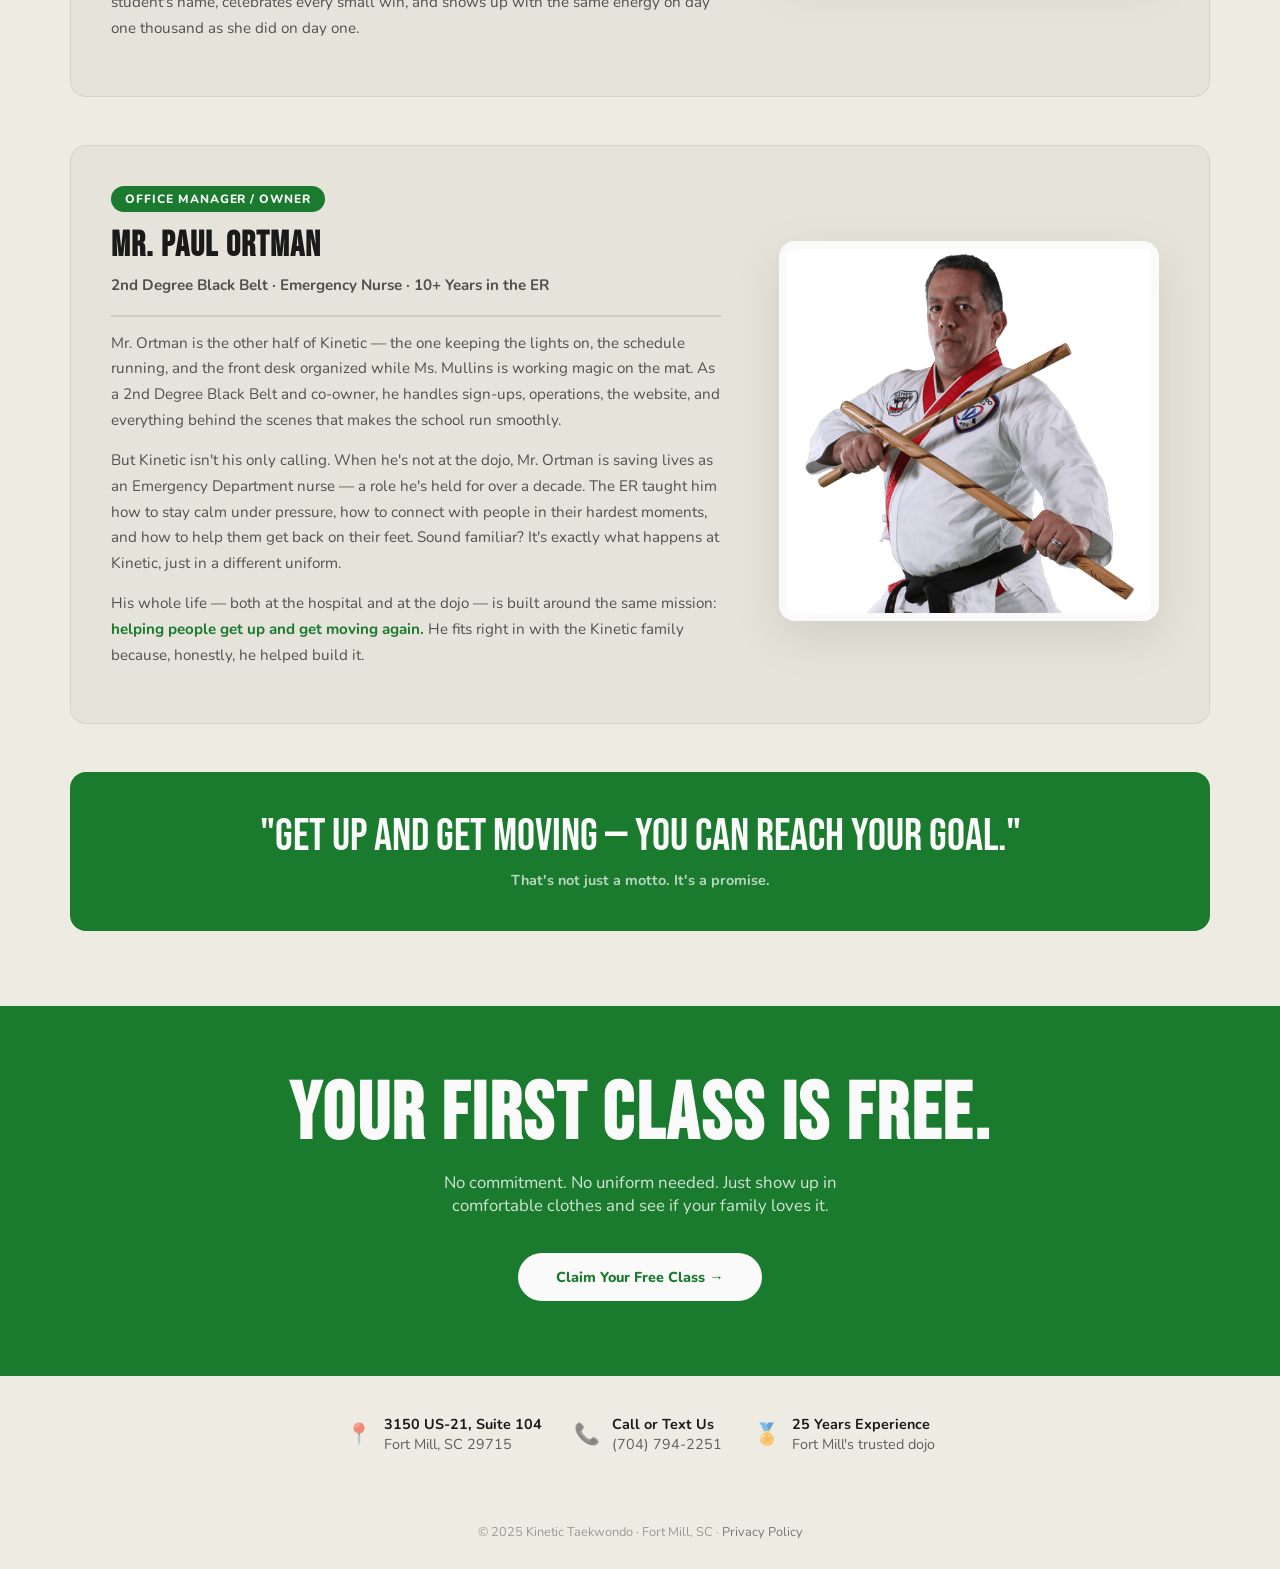
==== commit 5436b478: "Align Nicole's profile card to match Paul's layout Both instructor cards now use the reverse layout:" ====
--- a/about.html
+++ b/about.html
@@ -64,7 +64,7 @@
 
   <div class="about-grid">
 
-    <div class="about-card">
+    <div class="about-card about-card--reverse">
       <div class="about-img">
         <img src="img/Nicole-Mullins.webp" alt="Ms. Nicole Mullins — Head Instructor">
       </div>
--- a/css/style.css
+++ b/css/style.css
@@ -6,7 +6,7 @@
   --cream: #EEECE2;
   --white: #FAFAFA;
   --gold: #F4A823;
-  --soft: #F0F5F1;
+  --soft: #E0DDD2;
   --gray: #6B6B6B;
   --border-light: #D6D3C8;
   --purple: #6366F1;
@@ -344,7 +344,7 @@
 
 .programs-grid {
   display: grid;
-  grid-template-columns: repeat(4, 1fr);
+  grid-template-columns: repeat(auto-fit, minmax(240px, 1fr));
   gap: 20px;
   width: 100%;
 }
@@ -433,7 +433,7 @@
 
 .about-card {
   display: grid;
-  grid-template-columns: 300px 1fr;
+  grid-template-columns: 400px 1fr;
   gap: 48px;
   align-items: center;
   background: rgba(0,0,0,0.03);
@@ -443,7 +443,7 @@
 }
 
 .about-card--reverse {
-  grid-template-columns: 1fr 300px;
+  grid-template-columns: 1fr 400px;
 }
 
 .about-card--reverse .about-img { order: 2; }
@@ -456,7 +456,7 @@
 
 .about-img img {
   width: 100%;
-  max-width: 280px;
+  max-width: 380px;
   border-radius: var(--radius);
   background: var(--white);
   padding: 8px;
@@ -541,7 +541,7 @@
 
 .benefits-grid {
   display: grid;
-  grid-template-columns: repeat(4, 1fr);
+  grid-template-columns: repeat(auto-fit, minmax(240px, 1fr));
   gap: 24px;
   width: 100%;
 }
@@ -574,7 +574,7 @@
 .benefit p { font-size: 0.875rem; color: rgba(0,0,0,0.5); line-height: 1.6; }
 
 /* ── TESTIMONIALS ── */
-.testimonials { background: var(--white); }
+.testimonials { background: var(--soft); }
 
 .reviews-grid {
   display: grid;
@@ -584,7 +584,7 @@
 }
 
 .review-card {
-  background: var(--soft);
+  background: var(--white);
   border-radius: var(--radius);
   padding: 28px;
 }
@@ -630,10 +630,10 @@
 
 /* ── FORM ── */
 .signup-form {
-  background: var(--soft);
+  background: var(--white);
   border-radius: var(--radius);
   padding: 48px 40px;
-  max-width: 720px;
+  max-width: 100%;
   margin: 0 auto;
   box-shadow: 0 8px 40px rgba(0,0,0,0.08);
 }
@@ -695,7 +695,7 @@
 
 /* ── INFO BAR ── */
 .info-bar {
-  background: #E6E4D9;
+  background: var(--cream);
   padding: 40px max(24px, calc((100% - 1140px) / 2));
   display: flex;
   flex-wrap: wrap;
@@ -736,11 +736,11 @@
 
 .blog-header .section-title { color: var(--dark); }
 
-.blog-posts { background: var(--soft); }
+.blog-posts { background: var(--cream); }
 
 .blog-grid {
   display: grid;
-  grid-template-columns: repeat(3, 1fr);
+  grid-template-columns: repeat(auto-fit, minmax(280px, 1fr));
   gap: 24px;
   width: 100%;
 }
@@ -1256,7 +1256,7 @@
 
 /* ── COMING UP CARDS ── */
 #comingUpGrid {
-  grid-template-columns: repeat(2, 1fr);
+  grid-template-columns: repeat(auto-fit, minmax(300px, 1fr));
 }
 
 #comingUpGrid .program-card {
